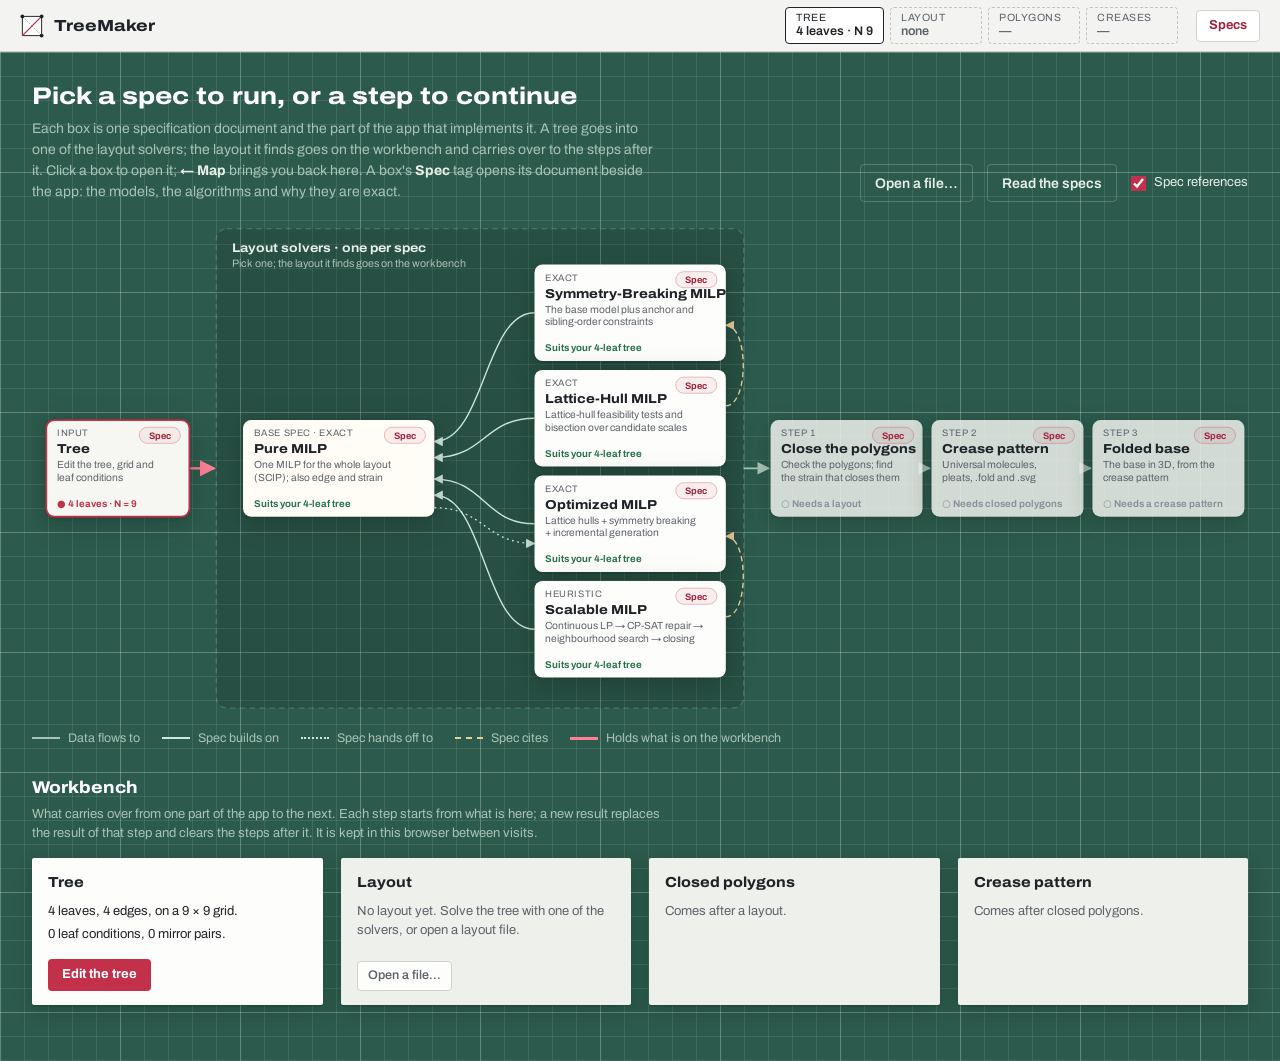
==== TreeMaker.Web/wwwroot/index.html @ fa0dd4db "One app with the specs inside: TreeMaker.Web, map, workbench, packaged spec reader - TreeMaker.Web r" ====
<!doctype html>
<html lang="en">
<head>
  <meta charset="utf-8">
  <meta name="viewport" content="width=device-width, initial-scale=1">
  <title>TreeMaker</title>
  <link rel="preconnect" href="https://fonts.googleapis.com">
  <link rel="preconnect" href="https://fonts.gstatic.com" crossorigin>
  <link rel="stylesheet" href="https://fonts.googleapis.com/css2?family=Archivo:wdth,wght@62..125,400..800&display=swap">
  <link rel="stylesheet" href="styles.css?v=20261101b">
</head>
<body data-view="map">
  <!-- ───────────── Top bar: the way back to the map, where you are, and the workbench ───────────── -->
  <header class="topbar">
    <a class="home" href="#/" title="Back to the map">
      <svg class="mark small" viewBox="0 0 40 40" aria-hidden="true">
        <path d="M4 4h32v32H4z" class="mark-sheet"/>
        <path d="M4 36L36 4" class="mark-crease"/>
        <path d="M4 4l16 16M36 36L20 20" class="mark-crease light"/>
        <circle cx="4" cy="4" r="3.2" class="mark-leaf"/>
        <circle cx="36" cy="36" r="3.2" class="mark-leaf"/>
        <circle cx="36" cy="4" r="3.2" class="mark-leaf"/>
      </svg>
      <span>TreeMaker</span>
    </a>
    <nav class="crumbs" aria-label="Where you are">
      <a id="backToMap" class="back" href="#/">← Map</a>
      <span id="crumbNode" class="crumb-node"></span>
      <a id="crumbSpec" class="spec-link" hidden>Spec</a>
    </nav>
    <div id="shelf" class="shelf" role="group" aria-label="Workbench: what carries over between steps"></div>
    <button id="specsButton" type="button" class="specs-button" title="The specification documents, packaged with the app">Specs</button>
  </header>

  <!-- ───────────── The map: every spec and step; pick one ───────────── -->
  <main id="mapView" class="map-view">
    <div class="map-head">
      <div>
        <h1>Pick a spec to run, or a step to continue</h1>
        <p>Each box is one specification document and the part of the app that implements it. A tree goes into one of the layout solvers; the layout it finds goes on the workbench and carries over to the steps after it. Click a box to open it; <b>← Map</b> brings you back here. A box's <b>Spec</b> tag opens its document beside the app: the models, the algorithms and why they are exact.</p>
      </div>
      <div class="map-tools">
        <button id="mapOpen" type="button" class="on-mat">Open a file…</button>
        <a id="mapSpecs" class="on-mat button-like" href="#/?read=">Read the specs</a>
        <label class="check on-mat-check"><input id="showRefs" type="checkbox" checked> Spec references</label>
      </div>
    </div>
    <div class="map-frame">
      <svg id="mapSvg" class="map-svg" viewBox="0 0 1360 560" role="group" aria-label="Map of the specs and steps"></svg>
    </div>
    <div class="map-legend">
      <span><i class="lg flow"></i>Data flows to</span>
      <span><i class="lg build"></i>Spec builds on</span>
      <span><i class="lg hand"></i>Spec hands off to</span>
      <span><i class="lg cite"></i>Spec cites</span>
      <span><i class="lg held"></i>Holds what is on the workbench</span>
    </div>
    <section class="bench" aria-labelledby="benchTitle">
      <div class="bench-head">
        <h2 id="benchTitle">Workbench</h2>
        <p>What carries over from one part of the app to the next. Each step starts from what is here; a new result replaces the result of that step and clears the steps after it. It is kept in this browser between visits.</p>
      </div>
      <div id="benchCards" class="bench-cards"></div>
    </section>
  </main>

  <!-- ───────────── The workspace: one node of the map ───────────── -->
  <div id="workView" class="app" hidden>
    <aside class="panel">
      <header class="brand node-head">
        <div>
          <p id="nodeKicker" class="kicker"></p>
          <h1 id="nodeTitle"></h1>
          <p id="nodeLede"></p>
          <p id="nodeSpec" class="node-spec"></p>
        </div>
      </header>

      <!-- Steps after a solve: what they start from. -->
      <section class="block" data-nodes="close creases fold">
        <h2>Starting point</h2>
        <div id="heldSummary" class="held-summary"></div>
        <div class="row gap-s wrap">
          <button id="stepOpenFile" class="quiet" type="button" title="Open a solved layout file (.json) to start from">Open a layout file…</button>
        </div>
      </section>

      <section class="block" data-nodes="tree pure sym hull optimized scalable">
        <div class="block-head">
          <h2>Tree</h2>
          <div class="row gap-s">
            <select id="preset" aria-label="Load a preset tree">
              <option value="">Load a preset</option>
              <option value="example">Running example from the specs</option>
              <option value="star4">Star, 4 equal legs</option>
              <option value="star5">Star, 5 equal legs</option>
              <option value="bird">Bird-base–like, 6 leaves (centipede, 3 leg pairs)</option>
              <option value="caterpillar">Caterpillar, 6 leaves</option>
              <option value="centipede2">Centipede, 2 leg pairs (6 nodes)</option>
              <option value="centipede4">Centipede, 4 leg pairs (12 nodes)</option>
              <option value="centipede5">Centipede, 5 leg pairs (15 nodes)</option>
              <option value="centipede6">Centipede, 6 leg pairs (18 nodes)</option>
              <option value="centipede8">Centipede, 8 leg pairs (24 nodes)</option>
              <option value="beetle">Beetle, 9 leaves (13 nodes)</option>
              <option value="deer">Deer with antlers, 12 leaves (17 nodes)</option>
              <option value="dragon">Dragon with wings, 14 leaves (19 nodes)</option>
              <option value="scorpion">Scorpion, 13 leaves (23 nodes)</option>
              <option value="centipede">Centipede with antennae and tail, 18 leaves (25 nodes)</option>
              <option value="random25">Random tree, 25 leaves</option>
              <option value="random50">Random tree, 50 leaves</option>
              <option value="random100">Random tree, 100 leaves</option>
            </select>
            <button id="clearTree" class="quiet" type="button">Clear</button>
            <button id="openFile" class="quiet" type="button" title="Open a tree file or a solved layout file (.json)">Open…</button>
            <button id="saveTree" class="quiet" type="button" title="Save this tree as a .json tree file">Save tree</button>
          </div>
        </div>
        <div class="tree-stage">
          <div class="tree-tools">
            <span class="chip-label">Drag in</span>
            <button type="button" class="drag-chip" data-chip="leaf" title="Drop on a vertex to add a leaf there, or on an edge to branch from its midpoint"><i class="dot leaf"></i>Leaf</button>
            <button type="button" class="drag-chip" data-chip="joint" title="Drop on an edge to split it in two"><i class="dot"></i>Joint</button>
            <span class="spacer"></span>
            <button id="tidyTree" type="button" class="quiet small" title="Lay the tree out again automatically">Tidy</button>
            <button id="expandTree" type="button" class="quiet small" aria-expanded="false">Enlarge</button>
          </div>
          <svg id="treeView" class="tree-view" role="img" aria-label="Tree editor"></svg>
          <p id="treeHelp" class="tree-help">Drag vertices to move them, or onto another vertex to re-attach. Click a length to edit it, double-click a vertex to rename it.</p>
          <div id="treeMessage" class="tree-message" role="status" hidden></div>
          <section class="model-size" aria-live="polite" data-nodes="pure sym hull optimized scalable">
            <h3>Model size <span id="sizeNote" class="muted">known before solving</span></h3>
            <div id="sizeBreakdown" class="size-breakdown"></div>
          </section>
        </div>
        <div id="treeBackdrop" class="tree-backdrop"></div>
        <div id="treeError" class="error" hidden></div>
        <details class="edge-table">
          <summary>Edit as a table</summary>
          <table class="edges">
            <thead><tr><th>From</th><th>To</th><th>Length ℓₑ</th><th><abbr title="Stretch set S, used by edge optimization">In S</abbr></th><th><span class="sr">Remove</span></th></tr></thead>
            <tbody id="edgeRows"></tbody>
          </table>
          <div class="row gap-s add-row">
            <button id="addEdge" class="quiet" type="button">Add edge</button>
            <span class="divider" aria-hidden="true"></span>
            <button id="addLeaf" class="quiet" type="button">Add leaf to</button>
            <select id="leafParent" aria-label="Vertex the new leaf attaches to"></select>
          </div>
        </details>
        <div class="fields grid-row">
          <label class="field">Grid size N
            <input id="gridSize" type="number" min="1" max="60" step="1" value="9">
          </label>
        </div>
      </section>

      <!-- Base model settings: Pure MILP and Symmetry-Breaking MILP. -->
      <section class="block" data-nodes="pure sym">
        <h2>Model</h2>
        <div class="segmented" role="radiogroup" aria-label="Which model to solve">
          <label><input type="radio" name="stage" value="Scale" checked><span>Scale</span></label>
          <label><input type="radio" name="stage" value="Edge"><span>Edge</span></label>
          <label><input type="radio" name="stage" value="Strain"><span>Strain</span></label>
        </div>
        <p class="stage-note" data-for="Scale">Find the largest scale m at which every leaf pair fits. <span class="ref">C:1–C:4</span></p>
        <p class="stage-note" data-for="Edge" hidden>Hold the scale at m₀ and stretch the edges in S as far as they go. <span class="ref">Pure MILP C:5</span></p>
        <p class="stage-note" data-for="Strain" hidden>Reach a target scale m₀ by changing edge lengths as little as possible. <span class="ref">Pure MILP C:6, C:7</span></p>

        <div class="toggles sym-only" data-nodes="sym">
          <div class="toggle locked">
            <input type="checkbox" checked disabled aria-labelledby="symLabel">
            <span><b id="symLabel">Symmetry breaking</b> The anchor leaf in the triangle 0 ≤ y ≤ x ≤ N/2, and interchangeable siblings in order. Same m*, fewer equivalent layouts to search. <span class="ref">C:5, C:6</span></span>
          </div>
        </div>

        <div id="edgeParams" class="fields" hidden>
          <label class="check"><input id="autoScale" type="checkbox" checked> Solve for m* first and use it as m₀</label>
          <label class="field">Fixed scale m₀
            <input id="fixedScale" type="number" min="0" step="0.01" disabled placeholder="From the scale solve">
          </label>
        </div>

        <div id="strainParams" class="fields two" hidden>
          <label class="field">Target scale m₀
            <input id="targetScale" type="number" min="0" step="0.01" value="1.2">
          </label>
          <label class="field">Minimize
            <select id="strainObjective">
              <option value="TotalAbsolute">Total strain Σ|σₑ|</option>
              <option value="LargestAbsolute">Largest strain max|σₑ|</option>
            </select>
          </label>
          <label class="field">Lowest strain σ_min
            <input id="strainMin" type="number" min="-0.99" max="0" step="0.05" value="-0.5">
          </label>
          <label class="field">Highest strain σ_max
            <input id="strainMax" type="number" min="0" step="0.05" value="0.5">
          </label>
        </div>
      </section>

      <!-- Bisection with lattice hulls: Optimized MILP and Lattice-Hull MILP. -->
      <section class="block" data-nodes="optimized hull">
        <h2>Search</h2>
        <p class="stage-note">Finds the largest scale m* by bisection over the candidate scales, testing each with a small lattice-hull model. <span class="ref" id="searchRef">Sections 3 and 5</span></p>
        <h3>Optimizations</h3>
        <div class="toggles">
          <label class="toggle locked">
            <input type="checkbox" checked disabled>
            <span><b>Lattice hulls</b> One binary per hull side instead of one per offset. Always on. <span class="ref">§3</span></span>
          </label>
          <label class="toggle locked">
            <input type="checkbox" checked disabled>
            <span><b>Scale search</b> Bisection over the candidate scales. Always on. <span class="ref">§5</span></span>
          </label>
          <label class="toggle" id="optSymmetryRow">
            <input id="optSymmetry" type="checkbox" checked>
            <span><b>Symmetry breaking</b> Keep one of the 8 rotations and reflections, and one order of identical siblings. <span class="ref" id="optSymmetryRef">§4</span></span>
          </label>
          <label class="toggle">
            <input id="optPairs" type="checkbox" checked>
            <span><b>Pair generation</b> Start with likely-tight pairs; add others only when a layout breaks them. <span class="ref">§6</span></span>
          </label>
          <label class="toggle">
            <input id="optFacets" type="checkbox" checked>
            <span><b>Facet generation</b> Start each pair with an 8-sided inner polygon and grow it as needed. <span class="ref">§6</span></span>
          </label>
          <div class="toggle">
            <input id="optWindows" type="checkbox" checked aria-labelledby="optWindowsLabel">
            <span><b id="optWindowsLabel">Leaf windows</b> Try each test first with every leaf in a box around the last layout. <span class="ref">§6</span>
              <label class="inline-field">Half-width h <input id="optH" type="number" min="0" max="30" step="1" value="2"></label>
            </span>
          </div>
          <label class="toggle">
            <input id="optSeed" type="checkbox" checked>
            <span><b>Border seed</b> Start from leaves spread around the border in tree order, a known lower bound.</span>
          </label>
          <label class="toggle">
            <input id="optCompare" type="checkbox">
            <span><b>Compare with the base model</b> Also solve the base model, to check m* and compare time.</span>
          </label>
        </div>
      </section>

      <!-- The four-stage pipeline: Scalable MILP. -->
      <section class="block" data-nodes="scalable">
        <h2>Search</h2>
        <p class="stage-note">Four stages, each a small model. None of them proves optimality: the result is a good layout, and the only proved bound is m̄. <span class="ref">Sections 3–9</span></p>
        <h3>Stages</h3>
        <div class="toggles">
          <div class="toggle locked">
            <input type="checkbox" checked disabled aria-labelledby="optStage1Label">
            <span><b id="optStage1Label">1. Continuous layout</b> TreeMaker's scale optimization off the grid, by a sequence of LPs. Always on. <span class="ref">§3</span>
              <label class="inline-field">Starts <input id="optStarts" type="number" min="1" max="20" step="1" value="4"></label>
            </span>
          </div>
          <div class="toggle locked">
            <input type="checkbox" checked disabled aria-labelledby="optStage2Label">
            <span><b id="optStage2Label">2. Round and repair</b> The largest scale where a CP-SAT model with every leaf near its rounded point has a layout. Always on. <span class="ref">§5</span>
              <label class="inline-field">Half-width h <input id="optRepairH" type="number" min="1" max="4" step="1" value="1"></label>
            </span>
          </div>
          <div class="toggle">
            <input id="optLns" type="checkbox" checked aria-labelledby="optLnsLabel">
            <span><b id="optLnsLabel">3. Neighbourhood search</b> Aim a little higher; free the leaves that collide there and re-solve. <span class="ref">§6</span>
              <label class="inline-field">Half-width <input id="optLnsH" type="number" min="1" max="6" step="1" value="3"></label>
            </span>
          </div>
          <label class="toggle">
            <input id="optSubtrees" type="checkbox" checked>
            <span><b>Subtree neighbourhoods</b> Also free a whole subtree at a time (the optional decomposition). <span class="ref">§6</span></span>
          </label>
          <label class="toggle">
            <input id="optTight" type="checkbox" checked>
            <span><b>4a. Most tight pairs</b> At the final scale, move leaves by one step to make the most pairs tight, boundary first. <span class="ref">§7</span></span>
          </label>
          <div class="toggle">
            <input id="optClose" type="checkbox" checked aria-labelledby="optCloseLabel">
            <span><b id="optCloseLabel">4b. Close with moving leaves</b> Change edge lengths to close the polygons while leaves may still move one step. <span class="ref">§8</span>
              <label class="inline-field">σ from <input id="optStrainMin" type="number" min="-0.9" max="0" step="0.05" value="-0.3"></label>
              <label class="inline-field">to <input id="optStrainMax" type="number" min="0" max="2" step="0.05" value="0.3"></label>
            </span>
          </div>
        </div>
      </section>

      <section class="block" data-nodes="pure sym hull optimized scalable">
        <details class="solver">
          <summary>Solver settings <span id="solverSummary" class="muted">1% gap, 60 s limit</span></summary>
          <div class="fields three">
            <label class="field">Time limit (s)
              <input id="timeLimit" type="number" min="0" step="1" value="60" placeholder="None">
            </label>
            <label class="field" id="gapField">Relative gap
              <input id="relativeGap" type="number" min="0" step="any" value="0.01">
            </label>
            <label class="field">Threads
              <input id="threads" type="number" min="1" step="1" placeholder="Auto">
            </label>
          </div>
        </details>
      </section>

      <section class="block" data-nodes="tree pure sym hull optimized scalable">
        <h2>Leaf conditions</h2>
        <p class="hint">Pin leaves to an edge, a corner, the symmetry axis or a grid point.</p>
        <table class="conditions">
          <thead><tr><th>Leaf</th><th>Condition</th><th>x</th><th>y</th></tr></thead>
          <tbody id="conditionRows"></tbody>
        </table>
        <h3>Mirror pairs</h3>
        <p class="hint">Book symmetry: x_a + x_b = N and y_a = y_b.</p>
        <div id="mirrorRows" class="mirror-list"></div>
        <div class="row gap-s">
          <select id="mirrorA" aria-label="First leaf"></select>
          <span class="muted" aria-hidden="true">mirrors</span>
          <select id="mirrorB" aria-label="Second leaf"></select>
          <button id="addMirror" class="quiet" type="button">Add pair</button>
        </div>
      </section>
    </aside>

    <!-- ───────────── Mat: the solve and its results ───────────── -->
    <main class="mat">
      <div class="toolbar">
        <div id="analysis" class="analysis" aria-live="polite"></div>
        <div class="run">
          <span id="status" class="status" role="status">Ready</span>
          <button id="cancel" class="on-mat" type="button" disabled>Cancel</button>
          <button id="solve" class="solve" type="button">Solve <kbd>Ctrl ↵</kbd></button>
        </div>
      </div>
      <div id="analysisError" class="mat-error" hidden></div>

      <!-- Tree node: which solver to send the tree to. -->
      <section id="pickCard" class="slip wide pick" hidden>
        <h2>Send this tree to a layout solver</h2>
        <p class="hint">Each solver is one spec. The faster ones handle bigger trees; the exact ones prove the best scale.</p>
        <div id="pickList" class="pick-list"></div>
      </section>

      <!-- Steps: nothing to start from yet. -->
      <section id="needCard" class="slip wide need" hidden>
        <h2 id="needTitle"></h2>
        <p id="needText"></p>
        <div id="needActions" class="row gap-s wrap"></div>
      </section>

      <div class="stage-area" id="stageArea">
        <figure id="resultCard" class="sheet-wrap">
          <div class="sheet">
            <svg id="layoutView" class="layout-view" role="img" aria-label="Leaf layout on the grid"></svg>
            <div id="emptySheet" class="empty">
              <p>The leaves land here.</p>
              <p class="muted">Press Solve to place them on the grid.</p>
            </div>
          </div>
          <figcaption class="sheet-controls">
            <label class="check"><input id="showAllPairs" type="checkbox"> Show every pair</label>
            <label class="check"><input id="showCircles" type="checkbox" checked> Show leaf circles</label>
            <button id="saveLayout" type="button" class="on-mat small" disabled title="Save this layout, its scale and edge lengths as a .json layout file">Save layout</button>
            <label id="startRow" class="check" hidden><input id="useStart" type="checkbox" checked> Start the next solve from the workbench layout<span id="startNote" class="muted"></span></label>
            <span class="key"><i class="k-tight"></i>At minimum spacing</span>
            <span class="key"><i class="k-loose"></i>Has slack</span>
          </figcaption>
        </figure>

        <section id="metricsCard" class="slip readout" hidden>
          <div id="metrics" class="metrics"></div>
          <div id="messages"></div>
        </section>
      </div>

      <nav id="nextBar" class="next-bar" hidden aria-label="Next step"></nav>

      <div class="tables">
        <section id="creaseCard" class="slip wide crease" hidden>
          <div class="crease-head">
            <h2>Toward a crease pattern</h2>
            <span id="creaseStatus" class="crease-status"></span>
          </div>
          <p class="crease-lede">A crease pattern needs the tight paths to divide the leaves' outline into convex polygons with no leaf inside. Check that, close the polygons by adjusting edge lengths, then build the crease pattern.</p>
          <p id="creaseSummary" class="crease-summary"></p>
          <ul id="creaseIssues" class="crease-issues"></ul>
          <div class="crease-controls">
            <label class="check"><input id="showPolygons" type="checkbox" checked> Show polygons on the sheet</label>
            <div id="creaseViews" class="crease-views" hidden role="group" aria-label="Which polygons to show">
              <button type="button" class="quiet small" data-view="before" aria-pressed="true">As solved</button>
              <button type="button" class="quiet small" data-view="after" aria-pressed="false">After closing</button>
            </div>
          </div>
          <div class="crease-complete">
            <h3>Close the polygons</h3>
            <p class="hint">Keeps every leaf where it is and the scale fixed, and changes edge lengths so the pairs of a triangulation become tight, boundary pairs first. It then uses the least total strain that keeps that many tight.</p>
            <div class="row gap-s wrap">
              <label class="field">Lowest strain σ_min <input id="strainMinC" type="number" min="-0.99" max="0" step="0.05" value="-0.3"></label>
              <label class="field">Highest strain σ_max <input id="strainMaxC" type="number" min="0" step="0.05" value="0.3"></label>
              <button id="completeButton" type="button" class="primary small-primary">Close the polygons</button>
              <button id="findStrain" type="button" class="quiet small" title="Finds the smallest strain bound that closes every polygon">Find the strain needed</button>
            </div>
            <div id="completionOut"></div>
          </div>
          <div class="crease-build">
            <h3>Build the crease pattern</h3>
            <p class="hint">Fills every polygon with Lang's universal molecule: ridges where the polygon shrinks, hinges at the tree's internal nodes, and gussets where it splits. Then it folds the result and checks every facet. <span id="creaseLengths"></span></p>
            <div class="pleat-row">
              <label class="check"><input id="pleatOn" type="checkbox"> Pleat the flaps to reduce the base's height</label>
              <label class="inline-field">to height (grid units) <input id="pleatHeight" type="number" min="0.05" step="0.25" value="1" disabled></label>
              <span class="hint">Alternating valley and mountain folds along elevation contours; 1 grid unit gives box-pleating-style pleats.</span>
            </div>
            <div class="row gap-s wrap">
              <button id="buildCreases" type="button" class="primary small-primary" disabled>Build the crease pattern</button>
              <label class="check"><input id="showCreases" type="checkbox" checked> Show creases on the sheet</label>
              <button id="downloadFold" type="button" class="quiet small" disabled>Download .fold</button>
              <button id="downloadSvg" type="button" class="quiet small" disabled>Download .svg</button>
            </div>
            <div id="creaseOut"></div>
          </div>
        </section>
        <section id="foldCard" class="slip wide fold" hidden>
          <div class="crease-head">
            <h2>Folded base</h2>
            <span class="muted">Every facet stands over its tree edge, at its height above the axis</span>
          </div>
          <div class="fold-tools">
            <button id="foldThree" type="button" class="quiet small">Three-quarter</button>
            <button id="foldTop" type="button" class="quiet small">From above</button>
            <button id="foldSide" type="button" class="quiet small">From the side</button>
            <label class="check"><input id="foldXray" type="checkbox" checked> X-ray</label>
            <span class="hint">Drag to turn.</span>
          </div>
          <canvas id="foldCanvas" class="fold-canvas" aria-label="The folded base in 3D"></canvas>
          <p id="foldNote" class="hint"></p>
        </section>
        <section id="traceCard" class="slip wide" hidden>
          <h2><span id="traceTitle"></span> <span id="traceSub" class="muted"></span></h2>
          <svg id="ladder" class="ladder" role="img" aria-label="Trial scales"></svg>
          <div id="ladderKey" class="ladder-key"></div>
          <div class="table-wrap"><table id="traceTable" class="data"></table></div>
          <details class="rounds" id="roundsBox">
            <summary>Every solve <span id="roundCount" class="muted"></span></summary>
            <div class="table-wrap"><table id="roundTable" class="data"></table></div>
          </details>
        </section>
        <section id="pairsCard" class="slip" hidden>
          <h2>Leaf pairs <span id="pairsNote" class="muted">tightest first</span></h2>
          <div class="table-wrap"><table id="pairsTable" class="data"></table></div>
        </section>
        <section id="hullCard" class="slip" hidden>
          <h2 id="hullTitle"></h2>
          <label class="field hull-pick" id="hullPick">Leaf pair <select id="hullPair"></select></label>
          <svg id="hullView" class="hull-view" role="img" aria-label="Hull or continuous layout view"></svg>
          <div id="hullKey" class="hull-key"></div>
          <p id="hullNote" class="hull-note"></p>
        </section>
        <section id="edgesCard" class="slip" hidden>
          <h2>Edge lengths</h2>
          <div class="table-wrap"><table id="edgesTable" class="data"></table></div>
        </section>
      </div>
    </main>
  </div>

  <!-- ───────────── The specs, packaged with the app (specs.js) ───────────── -->
  <aside id="reader" class="reader" hidden aria-label="Specification reader">
    <div class="reader-bar">
      <button id="readerList" type="button" class="reader-btn" title="All the specs">☰ Specs</button>
      <div class="reader-heads">
        <div id="readerTitle" class="reader-title"></div>
        <div id="readerMeta" class="reader-meta"></div>
      </div>
      <button id="readerClose" type="button" class="reader-btn close" title="Close (Esc)">✕</button>
    </div>
    <details id="readerToc" class="reader-toc" hidden><summary>Contents</summary></details>
    <div id="readerBody" class="reader-body"></div>
  </aside>

  <input id="fileInput" type="file" accept=".json,application/json" hidden>

  <script src="nodes.js?v=20261101b"></script>
  <script src="workbench.js?v=20261101b"></script>
  <script src="tree-editor.js?v=20261101b"></script>
  <script src="polygons.js?v=20261101b"></script>
  <script src="folded.js?v=20261101b"></script>
  <script src="files.js?v=20261101b"></script>
  <script src="solvers.js?v=20261101b"></script>
  <script src="map.js?v=20261101b"></script>
  <script src="specs.js?v=20261101b"></script>
  <script src="app.js?v=20261101b"></script>
</body>
</html>
---- TreeMaker.Web/wwwroot/styles.css ----
/* TreeMaker — paper on a cutting mat.
   The map is the mat with one slip of paper per spec and step. In a node, the sidebar is the notebook; the main
   area is the green self-healing mat, and every result (the layout sheet, the readout, the tables) is a piece of
   paper lying on it. The top bar leads back to the map and shows the workbench. */

:root {
  --mat: #2c5a4c;          /* cutting-mat green */
  --mat-deep: #234a3e;
  --mat-line: rgba(232, 244, 236, .10);
  --mat-line-strong: rgba(232, 244, 236, .22);
  --mat-ink: #e6efe9;      /* text on the mat */
  --mat-ink-soft: #a9c3b7;

  --paper: #fdfdfb;
  --panel: #f3f4f1;
  --ink: #1f2328;          /* sumi */
  --ink-soft: #5d636b;
  --rule: #d9dcd6;
  --field: #ffffff;

  --beni: #c2304a;         /* safflower red: tight pairs and the Solve action */
  --beni-deep: #9e2239;
  --beni-wash: rgba(194, 48, 74, .07);
  --grid: #dfe5ea;         /* printed grid on the sheet */
  --good: #23704a;
  --bad: #b3261e;

  --topbar: 52px;
  --font: "Archivo", system-ui, -apple-system, "Segoe UI", sans-serif;
  --shadow: 0 1px 1px rgba(10, 30, 22, .18), 0 6px 18px rgba(10, 30, 22, .22);
}

* { box-sizing: border-box; }
[hidden] { display: none !important; }

html, body { height: 100%; }
body {
  margin: 0;
  background: var(--mat);
  color: var(--ink);
  font: 400 14px/1.5 var(--font);
  font-variant-numeric: tabular-nums;
  -webkit-font-smoothing: antialiased;
}

.app {
  display: grid;
  grid-template-columns: 600px minmax(0, 1fr);
  min-height: calc(100vh - var(--topbar));
}

/* ───────────── Sidebar ───────────── */

.panel {
  background: var(--panel);
  border-right: 1px solid #c9cdc6;
  height: calc(100vh - var(--topbar));
  overflow-y: auto;
  position: sticky;
  top: var(--topbar);
  padding-bottom: 40px;
}

.brand {
  display: flex;
  gap: 14px;
  align-items: center;
  padding: 22px 24px 18px;
}
.mark { width: 40px; height: 40px; flex: none; overflow: visible; }
.mark-sheet { fill: var(--paper); stroke: var(--ink); stroke-width: 1.6; }
.mark-crease { stroke: var(--beni); stroke-width: 2.2; }
.mark-crease.light { stroke: var(--ink-soft); stroke-width: 1; stroke-dasharray: 2.5 2.5; }
.mark-leaf { fill: var(--ink); }
.brand h1 {
  margin: 0;
  font-size: 19px;
  line-height: 1.15;
  font-weight: 760;
  font-stretch: 118%;
  letter-spacing: -.01em;
}
.brand p { margin: 2px 0 0; color: var(--ink-soft); font-size: 13px; }

.block { padding: 18px 24px 20px; border-top: 1px solid var(--rule); }
.block h2 {
  margin: 0 0 10px;
  font-size: 15px;
  font-weight: 700;
  font-stretch: 112%;
}
.block h3 { margin: 18px 0 2px; font-size: 13.5px; font-weight: 650; }
.block-head { display: flex; align-items: center; justify-content: space-between; gap: 10px; margin-bottom: 10px; }
.block-head h2 { margin: 0; }

.hint { margin: 0 0 10px; color: var(--ink-soft); font-size: 12.5px; }
.muted { color: var(--ink-soft); }
.sr { position: absolute; width: 1px; height: 1px; overflow: hidden; clip: rect(0 0 0 0); }

.row { display: flex; align-items: center; }
.gap-s { gap: 8px; }
.add-row { margin-top: 8px; flex-wrap: wrap; }
.divider { width: 1px; height: 18px; background: var(--rule); }

/* Fields */
input, select, button { font: inherit; color: inherit; }
input[type="number"], input[type="text"], select {
  height: 32px;
  border: 1px solid #cfd3cc;
  border-radius: 4px;
  padding: 0 8px;
  background: var(--field);
  min-width: 0;
  transition: border-color .12s, box-shadow .12s;
}
select { padding-right: 4px; }
input:hover, select:hover { border-color: #aeb4ab; }
input:focus-visible, select:focus-visible, button:focus-visible, .segmented input:focus-visible + span, summary:focus-visible {
  outline: none;
  border-color: var(--ink);
  box-shadow: 0 0 0 3px rgba(31, 35, 40, .16);
}
input:disabled { background: #eceee9; color: var(--ink-soft); }
input.invalid { border-color: var(--bad); box-shadow: 0 0 0 3px rgba(179, 38, 30, .12); }
input[type="checkbox"], input[type="radio"] { accent-color: var(--beni); width: 15px; height: 15px; margin: 0; }

.fields { display: grid; gap: 12px; margin-top: 14px; }
.fields.two { grid-template-columns: 1fr 1fr; }
.fields.three { grid-template-columns: repeat(3, 1fr); }
.fields > * { min-width: 0; }
.field { display: flex; flex-direction: column; gap: 4px; font-size: 12.5px; color: var(--ink-soft); font-weight: 500; }
.field input, .field select { width: 100%; color: var(--ink); font-weight: 400; }
#gridSize { width: 96px; }
.check { display: flex; align-items: center; gap: 8px; font-size: 13px; cursor: pointer; }

/* Buttons */
button { cursor: pointer; border-radius: 4px; }
button:disabled { cursor: default; opacity: .45; }
button.quiet {
  height: 32px;
  padding: 0 12px;
  border: 1px solid #cfd3cc;
  background: var(--paper);
  font-weight: 550;
  font-size: 13px;
}
button.quiet:hover:not(:disabled) { border-color: var(--ink); }
button.icon {
  width: 26px; height: 26px;
  border: 0;
  background: transparent;
  color: var(--ink-soft);
  font-size: 17px;
  line-height: 1;
}
button.icon:hover { color: var(--bad); background: rgba(179, 38, 30, .08); }

/* Model selector */
.segmented {
  display: grid;
  grid-template-columns: repeat(3, 1fr);
  background: #e3e6e0;
  border-radius: 6px;
  padding: 3px;
  gap: 3px;
}
.segmented label { position: relative; }
.segmented input { position: absolute; opacity: 0; inset: 0; width: 100%; height: 100%; cursor: pointer; }
.segmented span {
  display: block;
  text-align: center;
  padding: 6px 0;
  border-radius: 4px;
  font-weight: 600;
  font-stretch: 108%;
  color: var(--ink-soft);
  border: 1px solid transparent;
  transition: background .15s, color .15s;
}
.segmented input:checked + span { background: var(--paper); color: var(--ink); box-shadow: 0 1px 2px rgba(0, 0, 0, .12); }
.stage-note { margin: 10px 0 0; font-size: 13px; }
.ref { color: var(--ink-soft); font-size: 12px; white-space: nowrap; margin-left: 4px; }

details.solver { margin-top: 16px; }
details.solver summary { cursor: pointer; font-size: 13px; font-weight: 600; color: var(--ink-soft); border-radius: 3px; }
details.solver[open] summary { margin-bottom: 4px; }

/* Edge and condition tables */
table { border-collapse: collapse; width: 100%; }
table.edges th, table.conditions th {
  text-align: left;
  font-weight: 500;
  color: var(--ink-soft);
  font-size: 12px;
  padding: 4px 3px;
}
table.edges td, table.conditions td { padding: 2px 3px; }
table.edges input[type="text"], table.edges input[type="number"] { width: 100%; }
table.edges th:nth-child(4), table.edges td:nth-child(4) { text-align: center; width: 40px; }
table.edges td:nth-child(5) { width: 30px; }
table.edges abbr { text-decoration: none; }
table.conditions td:first-child { font-weight: 650; width: 40px; }
table.conditions select { width: 100%; }
table.conditions input { width: 100%; min-width: 40px; }
table.conditions td:nth-child(3), table.conditions td:nth-child(4) { width: 58px; }

/* Tree editor */
.tree-stage { position: relative; display: flex; flex-direction: column; gap: 8px; margin-bottom: 12px; }
.tree-tools { display: flex; align-items: center; gap: 6px; flex-wrap: wrap; }
.tree-tools .spacer { flex: 1; }
.chip-label { font-size: 12.5px; color: var(--ink-soft); margin-right: 2px; }
.drag-chip {
  display: inline-flex; align-items: center; gap: 7px;
  height: 30px; padding: 0 12px 0 10px;
  border: 1px dashed #9aa19a; border-radius: 15px;
  background: var(--paper);
  font-weight: 600; font-size: 13px;
  cursor: grab; touch-action: none; user-select: none;
}
.drag-chip:hover { border-style: solid; border-color: var(--ink); }
.drag-chip.lifted { cursor: grabbing; border-style: solid; border-color: var(--beni); box-shadow: 0 4px 12px rgba(0, 0, 0, .15); }
.dot { width: 11px; height: 11px; border-radius: 50%; border: 1.8px solid var(--ink); background: var(--paper); display: inline-block; }
.dot.leaf { background: var(--ink); }
button.small { height: 30px; padding: 0 10px; font-size: 12.5px; }

.tree-view {
  width: 100%;
  height: 600px;
  display: block;
  border-radius: 4px;
  background-color: var(--paper);
  background-image: radial-gradient(circle, #dfe3dc 1px, transparent 1.3px);
  background-size: 20px 20px;
  border: 1px solid var(--rule);
  touch-action: none;
  user-select: none;
}
.tree-view .edge { stroke: var(--ink); stroke-width: 2.4; stroke-linecap: round; pointer-events: none; }
.tree-view .edge.stretch { stroke: var(--beni); stroke-dasharray: 8 5; stroke-width: 3; }
.tree-view .edge.target { stroke: var(--beni); stroke-width: 6; stroke-opacity: .55; stroke-dasharray: none; }
.tree-view .edge-hit { stroke: transparent; stroke-width: 16; cursor: pointer; }
.tree-view .edge-hit:hover { stroke: rgba(194, 48, 74, .10); }
.tree-view .edge-label {
  font-size: 12px; font-weight: 600; fill: var(--ink-soft); cursor: text;
  paint-order: stroke; stroke: var(--paper); stroke-width: 5px; stroke-linejoin: round;
}
.tree-view .edge-label:hover { fill: var(--beni); }
.tree-view .vertex-group { cursor: grab; }
.tree-view .vertex-group.dragged { cursor: grabbing; }
.tree-view .vertex-hit { fill: transparent; }
.tree-view .vertex-group:hover .vertex-hit { fill: rgba(31, 35, 40, .06); }
.tree-view .vertex-group.target .vertex-hit { fill: rgba(194, 48, 74, .16); stroke: var(--beni); stroke-width: 1.5; }
.tree-view .vertex-group.dragged .vertex { filter: drop-shadow(0 3px 4px rgba(0, 0, 0, .3)); }
.tree-view .vertex { fill: var(--paper); stroke: var(--ink); stroke-width: 1.8; }
.tree-view .vertex.leaf { fill: var(--ink); }
.tree-view .vertex.ghost { opacity: .6; pointer-events: none; }
.tree-view .vertex-label {
  font-size: 14px; font-weight: 750; pointer-events: none;
  paint-order: stroke; stroke: var(--paper); stroke-width: 5px; stroke-linejoin: round;
}
.tree-view .canvas-hint { font-size: 14px; fill: var(--ink-soft); }
.tree-view .bin rect { fill: #f7e6e8; stroke: var(--beni); stroke-dasharray: 4 3; }
.tree-view .bin text { font-size: 12.5px; font-weight: 600; fill: var(--beni-deep); }
.tree-view .bin.target rect { fill: var(--beni); stroke-dasharray: none; }
.tree-view .bin.target text { fill: #fff; }

.tree-help { margin: 0; font-size: 12px; color: var(--ink-soft); line-height: 1.45; }
.tree-message { font-size: 12.5px; color: var(--ink); background: #e8ece6; border-radius: 3px; padding: 5px 9px; }

.inline-edit {
  position: absolute;
  transform: translate(-50%, -50%);
  width: 84px;
  height: 30px !important;
  z-index: 3;
  border: 1.5px solid var(--beni) !important;
  box-shadow: 0 4px 14px rgba(0, 0, 0, .18);
  text-align: center;
  font-weight: 600;
}

/* Enlarged editor */
.tree-backdrop { display: none; }
body.tree-expanded .tree-backdrop {
  display: block; position: fixed; inset: 0; z-index: 40;
  background: rgba(20, 40, 33, .55);
}
.tree-stage.expanded {
  position: fixed;
  inset: 28px;
  z-index: 50;
  margin: 0;
  padding: 16px 18px;
  background: var(--panel);
  border-radius: 8px;
  box-shadow: 0 20px 60px rgba(0, 0, 0, .35);
}
.tree-stage.expanded .tree-view { flex: 1; height: auto; min-height: 0; }
.tree-stage.expanded .tree-view .vertex-label { font-size: 17px; }
.tree-stage.expanded .tree-view .edge-label { font-size: 14px; }
.tree-stage.expanded .tree-help { font-size: 13px; }
.tree-stage .inline-edit { margin-top: 0; }

details.edge-table { margin-top: 4px; }
details.edge-table summary { cursor: pointer; font-size: 13px; font-weight: 600; color: var(--ink-soft); margin-bottom: 8px; border-radius: 3px; }

.mirror-list { display: flex; flex-wrap: wrap; gap: 6px; margin-bottom: 10px; }
.mirror-list > .muted { font-size: 13px; }
.chip {
  display: inline-flex; align-items: center; gap: 2px;
  border: 1px solid #cfd3cc; border-radius: 4px;
  padding: 1px 2px 1px 9px;
  background: var(--paper);
  font-weight: 600;
}
.chip button { border: 0; background: transparent; padding: 0 6px; color: var(--ink-soft); font-size: 15px; }
.chip button:hover { color: var(--bad); }

.error { color: var(--bad); margin: -2px 0 10px; font-size: 13px; white-space: pre-wrap; }

/* ───────────── The mat ───────────── */

.mat {
  min-width: 0;
  padding: 0 32px 48px;
  background-color: var(--mat);
  background-image:
    linear-gradient(var(--mat-line-strong) 1px, transparent 1px),
    linear-gradient(90deg, var(--mat-line-strong) 1px, transparent 1px),
    linear-gradient(var(--mat-line) 1px, transparent 1px),
    linear-gradient(90deg, var(--mat-line) 1px, transparent 1px);
  background-size: 120px 120px, 120px 120px, 24px 24px, 24px 24px;
  background-position: -1px -1px;
  color: var(--mat-ink);
}

.toolbar {
  position: sticky;
  top: var(--topbar);
  z-index: 5;
  display: flex;
  align-items: center;
  justify-content: space-between;
  gap: 20px;
  flex-wrap: wrap;
  margin: 0 -32px 24px;
  padding: 14px 32px;
  background: rgba(35, 74, 62, .94);
  backdrop-filter: blur(6px);
  border-bottom: 1px solid rgba(0, 0, 0, .18);
}

.analysis { display: flex; flex-wrap: wrap; gap: 6px 26px; align-items: baseline; }
.stat { display: flex; flex-direction: column; }
.stat .k { font-size: 11.5px; color: var(--mat-ink-soft); }
.stat .v { font-size: 18px; font-weight: 650; font-stretch: 110%; line-height: 1.2; color: #fff; }
.stat .v small { font-size: 11.5px; font-weight: 400; color: var(--mat-ink-soft); font-stretch: 100%; margin-left: 2px; }

.run { display: flex; align-items: center; gap: 10px; margin-left: auto; }
.status { color: var(--mat-ink-soft); font-size: 13px; min-width: 0; }
.status.running::before {
  content: "";
  display: inline-block;
  width: 10px; height: 10px;
  margin-right: 7px;
  border-radius: 50%;
  border: 2px solid var(--mat-ink);
  border-right-color: transparent;
  animation: spin .8s linear infinite;
  vertical-align: -1px;
}
.status.error { color: #ffb4b0; }
@keyframes spin { to { transform: rotate(360deg); } }

button.on-mat {
  height: 38px;
  padding: 0 14px;
  border: 1px solid var(--mat-line-strong);
  background: transparent;
  color: var(--mat-ink);
  font-weight: 600;
}
button.on-mat:hover:not(:disabled) { border-color: var(--mat-ink); }

button.solve {
  height: 38px;
  padding: 0 14px 0 20px;
  border: 0;
  background: var(--beni);
  color: #fff;
  font-weight: 700;
  font-stretch: 112%;
  font-size: 15px;
  display: inline-flex;
  align-items: center;
  gap: 10px;
  box-shadow: 0 2px 0 var(--beni-deep), 0 4px 12px rgba(0, 0, 0, .22);
  transition: transform .08s, box-shadow .08s, background .15s;
}
button.solve:hover:not(:disabled) { background: #cf3854; }
button.solve:active:not(:disabled) { transform: translateY(2px); box-shadow: 0 0 0 var(--beni-deep), 0 2px 6px rgba(0, 0, 0, .2); }
button.solve:focus-visible { box-shadow: 0 0 0 3px #fff, 0 0 0 5px var(--beni); }
kbd {
  font: 500 11px var(--font);
  padding: 2px 5px;
  border-radius: 3px;
  background: rgba(255, 255, 255, .16);
  color: rgba(255, 255, 255, .85);
}

.mat-error {
  margin: -8px 0 20px;
  padding: 10px 14px;
  border-left: 3px solid #ffb4b0;
  background: rgba(0, 0, 0, .18);
  color: #ffe1de;
  white-space: pre-wrap;
  font-size: 13.5px;
}

.stage-area {
  display: grid;
  grid-template-columns: minmax(0, 1fr) minmax(280px, 340px);
  gap: 28px;
  align-items: start;
}

/* The sheet: a square of paper with one dog-eared corner. */
.sheet-wrap { margin: 0; min-width: 0; }
.sheet {
  position: relative;
  width: 100%;
  max-width: 720px;
  aspect-ratio: 1 / 1;
  margin: 0 auto;
  background:
    linear-gradient(225deg, transparent 0 18px, var(--paper) 18px) ;
  filter: drop-shadow(0 1px 1px rgba(10, 30, 22, .25)) drop-shadow(0 10px 22px rgba(10, 30, 22, .28));
  color: var(--ink);
}
.sheet::after {
  /* the folded-over corner */
  content: "";
  position: absolute;
  top: 0; right: 0;
  width: 26px; height: 26px;
  background: linear-gradient(225deg, transparent 0 50%, #e6e8e2 50%, #d4d8d0 100%);
}
.layout-view { position: absolute; inset: 0; width: 100%; height: 100%; display: block; }
.layout-view .grid-line { stroke: var(--grid); stroke-width: 1; }
.layout-view .grid-border { fill: none; stroke: var(--ink); stroke-width: 1.6; }
.layout-view .axis-label { font-size: 10.5px; fill: #8b9198; }
.layout-view .sym-axis { stroke: var(--ink-soft); stroke-dasharray: 2 5; stroke-width: 1.2; }
.pair { stroke-linecap: round; }
.pair.tight { stroke: var(--beni); stroke-width: 3; }
.pair.loose { stroke: #9aa0a6; stroke-width: 1.1; stroke-dasharray: 4 4; }
.leaf-circle { fill: rgba(31, 35, 40, .035); stroke: #7b8189; stroke-width: 1; stroke-dasharray: 2 3; }
.layout-view .leaf { fill: var(--ink); stroke: var(--paper); stroke-width: 2.5; }
.layout-view .leaf-label { font-size: 15px; font-weight: 750; fill: var(--ink); paint-order: stroke; stroke: var(--paper); stroke-width: 5px; }

.empty {
  position: absolute;
  inset: 0;
  display: grid;
  place-content: center;
  text-align: center;
  padding: 24px;
}
.empty p { margin: 0; }
.empty p:first-child { font-size: 24px; font-weight: 700; font-stretch: 120%; letter-spacing: -.01em; }
.empty .muted { margin-top: 6px; }

/* The one orchestrated moment: leaves set down, then the tight creases draw in. */
.sheet.fresh .leaf, .sheet.fresh .leaf-label { animation: settle .38s cubic-bezier(.2, .9, .3, 1.3) both; animation-delay: calc(var(--i, 0) * 45ms); transform-box: fill-box; transform-origin: center; }
.sheet.fresh .pair.tight { stroke-dasharray: var(--len) var(--len); stroke-dashoffset: var(--len); animation: crease .55s ease-out .25s forwards; }
.sheet.fresh .leaf-circle { animation: fade .5s ease-out .15s both; }
@keyframes settle { from { opacity: 0; transform: scale(.2); } to { opacity: 1; transform: scale(1); } }
@keyframes crease { to { stroke-dashoffset: 0; } }
@keyframes fade { from { opacity: 0; } }
@media (prefers-reduced-motion: reduce) {
  .sheet.fresh * { animation: none !important; stroke-dashoffset: 0 !important; }
  .status.running::before { animation: none; }
}

.sheet-controls {
  display: flex;
  flex-wrap: wrap;
  gap: 8px 20px;
  justify-content: center;
  align-items: center;
  margin: 18px auto 0;
  max-width: 720px;
  color: var(--mat-ink);
  font-size: 13px;
}
.sheet-controls .check { color: var(--mat-ink); }
.key { display: inline-flex; align-items: center; gap: 7px; color: var(--mat-ink-soft); }
.key i { display: inline-block; width: 26px; height: 0; }
.k-tight { border-top: 3px solid #ff8095; }
.k-loose { border-top: 1.5px dashed var(--mat-ink-soft); }

/* Slips of paper: readout and tables */
.slip {
  background: var(--paper);
  color: var(--ink);
  border-radius: 2px;
  box-shadow: var(--shadow);
  padding: 18px 20px;
  min-width: 0;
}
.slip h2 { margin: 0 0 12px; font-size: 15px; font-weight: 700; font-stretch: 112%; }
.slip h2 .muted { font-weight: 400; font-size: 12.5px; font-stretch: 100%; margin-left: 6px; }

.readout { position: sticky; top: calc(92px + var(--topbar)); padding: 6px 20px 16px; }
.metrics { display: flex; flex-direction: column; }
.metric-group { padding: 12px 0 10px; border-bottom: 1px solid var(--rule); }
.metric-group:last-child { border-bottom: 0; }
.metric-group h3 { margin: 0 0 6px; font-size: 13.5px; font-weight: 700; font-stretch: 110%; }
.metric-group dl { margin: 0; display: grid; grid-template-columns: 1fr auto; gap: 3px 12px; font-size: 13px; }
.metric-group dt { color: var(--ink-soft); }
.metric-group dd { margin: 0; text-align: right; font-weight: 550; }
.metric-group:first-child dl > dd:nth-of-type(2) { font-size: 20px; font-weight: 700; font-stretch: 112%; color: var(--beni); line-height: 1.2; }

.badge {
  display: inline-flex; align-items: center; gap: 6px;
  font-weight: 650;
}
.badge::before { content: ""; width: 8px; height: 8px; border-radius: 50%; background: currentColor; }
.badge.Optimal { color: var(--good); }
.badge.Feasible { color: #8a6100; }
.badge.Infeasible, .badge.Error, .badge.NoSolutionFound { color: var(--bad); }

.messages { margin: 10px 0 0; padding-left: 18px; color: var(--ink-soft); font-size: 13px; }
.violations { margin: 10px 0 0; padding-left: 18px; color: var(--bad); font-size: 13px; }
.ok { margin-top: 12px; padding: 8px 10px; background: rgba(35, 112, 74, .08); color: var(--good); font-size: 13px; border-radius: 3px; }

.tables {
  display: grid;
  grid-template-columns: minmax(0, 3fr) minmax(0, 2fr);
  gap: 28px;
  margin-top: 32px;
  align-items: start;
}
.table-wrap { overflow-x: auto; }
table.data { font-size: 13px; }
table.data th {
  text-align: right;
  font-weight: 550;
  color: var(--ink-soft);
  border-bottom: 1.5px solid var(--ink);
  padding: 4px 10px 6px;
  white-space: nowrap;
}
table.data td { text-align: right; padding: 5px 10px; border-bottom: 1px solid #ecede9; white-space: nowrap; }
table.data th:first-child, table.data td:first-child { text-align: left; padding-left: 0; }
table.data tr.tight td { color: var(--beni); font-weight: 650; }
table.data tr:hover td { background: #f6f6f2; }

/* ───────────── Narrow screens ───────────── */

@media (max-width: 1180px) {
  .stage-area { grid-template-columns: 1fr; }
  .readout { position: static; }
  .tables { grid-template-columns: 1fr; }
}
@media (max-width: 860px) {
  .app { grid-template-columns: 1fr; }
  .panel { position: static; height: auto; border-right: 0; border-bottom: 1px solid #c9cdc6; }
  .brand, .block { padding-left: 16px; padding-right: 16px; }
  .mat { padding: 0 16px 40px; }
  .toolbar { margin: 0 -16px 20px; padding: 12px 16px; }
  .run { margin-left: 0; width: 100%; }
  .run .status { flex: 1; }
  .analysis { gap: 6px 18px; }
  .stat .v { font-size: 16px; }
  .readout { top: auto; }
}

/* The sidebar is a sticky stacking context, so lift it above the mat while the editor is enlarged. */
body.tree-expanded .panel { z-index: 60; }
body.tree-expanded { overflow: hidden; }

/* Live model size, beside the tree as it is built */
.model-size { border: 1px solid var(--rule); border-radius: 4px; background: var(--paper); padding: 10px 12px 8px; }
.model-size h3 { margin: 0 0 6px; font-size: 13.5px; }
.model-size h3 .muted { font-weight: 400; font-size: 12px; margin-left: 4px; }
.size-breakdown { transition: opacity .15s; }
.size-breakdown.stale { opacity: .4; }
.size-breakdown table { font-size: 12.5px; }
.size-breakdown th { text-align: left; font-weight: 500; padding: 2px 8px 2px 0; }
.size-breakdown td.f { color: var(--ink-soft); padding: 2px 8px; white-space: nowrap; }
.size-breakdown td.n { text-align: right; font-weight: 650; white-space: nowrap; }
.size-breakdown tr.total th, .size-breakdown tr.total td { border-top: 1px solid var(--rule); padding-top: 5px; }
.size-breakdown tr.total + tr.total th, .size-breakdown tr.total + tr.total td { border-top: 0; padding-top: 2px; }
.size-breakdown tr.total .n { font-size: 14px; }
.size-note { margin: 6px 0 0; font-size: 11.5px; color: var(--ink-soft); }
.tree-stage.expanded .model-size { position: absolute; right: 30px; bottom: 74px; width: 400px; box-shadow: 0 6px 20px rgba(0,0,0,.12); }

/* ───────────── Optimized app ───────────── */
body[data-stretch="off"] table.edges th:nth-child(4), body[data-stretch="off"] table.edges td:nth-child(4) { display: none; }
body[data-stretch="off"] .tree-view .edge-hit { cursor: default; }
body[data-stretch="off"] .tree-view .edge-hit:hover { stroke: transparent; }

.toggles { display: flex; flex-direction: column; gap: 2px; margin-top: 4px; }
.toggle {
  display: grid; grid-template-columns: 18px 1fr; gap: 8px; align-items: start;
  padding: 7px 8px; border-radius: 4px; font-size: 12.5px; color: var(--ink-soft); cursor: pointer;
}
.toggle:hover { background: #e9ebe6; }
.toggle input[type="checkbox"] { margin-top: 2px; }
.toggle b { display: block; color: var(--ink); font-weight: 650; font-size: 13.5px; margin-bottom: 1px; }
.toggle.locked { cursor: default; opacity: .78; }
.toggle.locked:hover { background: transparent; }
.inline-field { display: inline-flex; align-items: center; gap: 6px; margin-top: 6px; color: var(--ink); font-weight: 500; }
.inline-field input { width: 64px; }

.tables { grid-template-columns: minmax(0, 3fr) minmax(0, 2fr); }
.ladder { width: 100%; height: 92px; display: block; }
.ladder-axis { stroke: var(--ink); stroke-width: 1.4; }
.ladder-tick { stroke: #b9bdb6; stroke-width: 1; }
.ladder-stem { stroke: #c9ccc6; stroke-width: 1; }
.ladder-optimum { stroke: var(--beni); stroke-width: 2; stroke-dasharray: 3 3; }
.ladder-label { font-size: 11.5px; fill: var(--ink-soft); }
.ladder-label.strong { fill: var(--beni); font-weight: 700; }
.ladder-mark { stroke-width: 1.6; }
.ladder-mark.yes { fill: var(--ink); stroke: var(--ink); }
.ladder-mark.no { fill: var(--paper); stroke: var(--beni); }
.ladder-mark.unknown { fill: var(--paper); stroke: #9aa0a6; stroke-dasharray: 2 2; }
.ladder-num { font-size: 8px; font-weight: 700; pointer-events: none; }
.ladder-num.yes { fill: #fff; }
.ladder-num.no { fill: var(--beni); }
.ladder-key, .hull-key { display: flex; flex-wrap: wrap; gap: 16px; font-size: 12px; color: var(--ink-soft); margin: 2px 0 12px; }
.ladder-key span, .hull-key span { display: inline-flex; align-items: center; gap: 6px; }
.mk { width: 11px; height: 11px; border-radius: 50%; display: inline-block; border: 1.6px solid var(--ink); }
.mk.yes { background: var(--ink); }
.mk.no { background: var(--paper); border-color: var(--beni); }
.tk { width: 1px; height: 10px; background: #b9bdb6; display: inline-block; }
table.data tr.answer-no td:nth-child(3) { color: var(--beni); font-weight: 650; }
table.data tr.answer-yes td:nth-child(3) { font-weight: 650; }
#traceTable td:nth-child(4) { text-align: left; white-space: normal; min-width: 220px; color: var(--ink-soft); }
#traceTable th:nth-child(4) { text-align: left; }

.hull-pick { max-width: 220px; margin-bottom: 8px; }
.hull-view { width: 100%; max-width: 340px; aspect-ratio: 1 / 1; display: block; margin: 0 auto; }
.hull-circle { fill: none; stroke: #7b8189; stroke-dasharray: 3 3; }
.hull-poly { fill: var(--beni-wash); stroke: var(--beni); stroke-width: 1.8; stroke-linejoin: round; }
.lp { fill: #b7bcb4; }
.lp.forbidden { fill: var(--beni); }
.hull-offset { stroke: var(--ink); stroke-width: 2; }
.hull-offset-end { fill: var(--ink); stroke: var(--paper); stroke-width: 2; }
.lpk { width: 8px; height: 8px; border-radius: 50%; display: inline-block; background: #b7bcb4; }
.lpk.f { background: var(--beni); }
.ck { width: 14px; height: 14px; border-radius: 50%; display: inline-block; border: 1px dashed #7b8189; }
.hull-note { font-size: 12.5px; color: var(--ink-soft); margin: 6px 0 0; }

body.dragging-chip, body.dragging-chip * { cursor: grabbing !important; user-select: none; }
.drag-chip { -webkit-user-select: none; -webkit-touch-callout: none; }
.tree-view text { -webkit-user-select: none; }

/* Editable length tags on the tree's edges */
.tree-view .length-tag { cursor: text; outline: none; }
.tree-view .length-tag rect { fill: var(--paper); stroke: #b4b9b1; stroke-width: 1; transition: stroke .12s, fill .12s; }
.tree-view .length-tag text { font-size: 12px; font-weight: 650; fill: var(--ink); pointer-events: none; }
.tree-view .length-tag:hover rect, .tree-view .length-tag:focus-visible rect { stroke: var(--beni); fill: #fff4f6; }
.tree-view .length-tag:focus-visible rect { stroke-width: 2; }
.tree-stage.expanded .tree-view .length-tag text { font-size: 14px; }
@media (min-width: 861px) and (max-width: 1240px) { .app { grid-template-columns: minmax(380px, 46vw) minmax(0, 1fr); } }
@media (max-width: 860px) { .tree-view { height: 440px; } }

/* ───────────── Toward a crease pattern (shared) ───────────── */
.slip.wide { grid-column: 1 / -1; }
.crease-head { display: flex; align-items: baseline; gap: 12px; flex-wrap: wrap; }
.crease-head h2 { margin: 0; }
.crease-status { font-weight: 650; font-size: 13px; }
.crease-status.ok { color: var(--good); }
.crease-status.no { color: var(--beni); }
.crease-lede { color: var(--ink-soft); font-size: 13px; margin: 6px 0 10px; max-width: 75ch; }
.crease-summary { font-weight: 600; margin: 0 0 6px; }
.crease-issues { margin: 0 0 12px; padding-left: 18px; font-size: 13px; color: var(--ink-soft); }
.crease-issues li.ok { color: var(--good); list-style: none; margin-left: -18px; }
.crease-controls { display: flex; flex-wrap: wrap; gap: 10px 20px; align-items: center; margin-bottom: 14px; }
.crease-views { display: inline-flex; gap: 4px; }
.crease-views button[aria-pressed="true"] { border-color: var(--ink); background: var(--ink); color: var(--paper); }
.crease-complete { border-top: 1px solid var(--rule); padding-top: 12px; }
.crease-complete h3 { margin: 0 0 4px; font-size: 14px; }
.crease-complete .field { width: 150px; }
/* Inputs, Close and Find the strain needed share one bottom edge and one height. */
.crease-complete .row { align-items: flex-end; }
.crease-complete button.small { height: 34px; }
button.small-primary {
  height: 34px; padding: 0 16px; border: 0; border-radius: 4px; align-self: flex-end;
  background: var(--beni); color: #fff; font-weight: 700;
}
button.small-primary:disabled { opacity: .5; }
.crease-note { margin: 12px 0 8px; font-size: 13.5px; }
.crease-note.good { color: var(--good); font-weight: 600; }
.crease-note.bad { color: var(--bad); }
.crease-facts { display: grid; grid-template-columns: repeat(auto-fill, minmax(190px, 1fr)); gap: 4px 18px; margin: 0 0 12px; font-size: 13px; }
.crease-facts .fact { display: flex; flex-direction: column; }
.crease-facts .k { color: var(--ink-soft); font-size: 12px; }
.crease-facts .v { font-weight: 650; font-size: 14px; }
.crease-tables { display: grid; grid-template-columns: minmax(0, 3fr) minmax(0, 2fr); gap: 20px; margin-bottom: 12px; }
@media (max-width: 1100px) { .crease-tables { grid-template-columns: 1fr; } }
table.data tr.made td:first-child, table.data tr.changed td:last-child { font-weight: 700; }
table.data tr.missed td { color: var(--ink-soft); }

/* Polygons drawn on the sheet */
#polygonLayer .face { stroke: none; pointer-events: none; }
#polygonLayer .face.valid { fill: rgba(35, 112, 74, .13); }
#polygonLayer .face.invalid { fill: url(#badHatch); }
#polygonLayer .hatch-line { stroke: rgba(194, 48, 74, .35); stroke-width: 2; }
#polygonLayer .active-path { stroke: var(--ink); stroke-width: 2.4; stroke-linecap: round; pointer-events: none; }
#polygonLayer .missing-path { stroke: var(--beni); stroke-width: 2; stroke-dasharray: 2 5; stroke-linecap: round; pointer-events: none; }

/* ───────────── Step 3: creases and the folded base (shared) ───────────── */
.crease-build { border-top: 1px solid var(--rule); padding-top: 12px; margin-top: 14px; }
.crease-build h3 { margin: 0 0 4px; font-size: 14px; }
.crease-build .row { align-items: center; }
#creaseLengths { color: var(--ink); }
.crease-key { display: flex; flex-wrap: wrap; gap: 16px; font-size: 12px; color: var(--ink-soft); margin: 4px 0 6px; }
.crease-key span { display: inline-flex; align-items: center; gap: 6px; }
.crease-key .ck { display: inline-block; width: 26px; height: 0; border: 0; border-radius: 0; }
.ck.axial { border-top: 3px solid var(--ink); }
.ck.ridge { border-top: 1.6px solid #444; }
.ck.hinge { border-top: 1.6px dashed #6b7076; }
.ck.gusset { border-top: 2px dotted var(--ink); }
#polygonLayer .crease { stroke-linecap: round; pointer-events: none; }
#polygonLayer .crease.axial { stroke: var(--ink); stroke-width: 2.6; }
#polygonLayer .crease.ridge { stroke: #444; stroke-width: 1.5; }
#polygonLayer .crease.hinge { stroke: #6b7076; stroke-width: 1.3; stroke-dasharray: 5 4; }
#polygonLayer .crease.gusset { stroke: var(--ink); stroke-width: 2; stroke-dasharray: 1 4; }
.fold-tools { display: flex; flex-wrap: wrap; gap: 8px 10px; align-items: center; margin: 8px 0 10px; }
.fold-tools .hint { margin: 0; }
.fold-canvas { width: 100%; height: 460px; display: block; background: #fbfbf9; border: 1px solid var(--rule); border-radius: 4px; cursor: grab; touch-action: none; }
.fold-canvas:active { cursor: grabbing; }

/* Pleats (shared) */
.pleat-row { display: flex; flex-wrap: wrap; align-items: center; gap: 8px 12px; margin: 4px 0 10px; }
.pleat-row .inline-field input { width: 80px; }
.ck.pleat-v { border-top: 1.6px dashed #1f4e8c; }
.ck.pleat-m { border-top: 1.6px dotted var(--beni); }
#polygonLayer .crease.pleat { stroke-width: 1.1; }
#polygonLayer .crease.pleat.v { stroke: #1f4e8c; stroke-dasharray: 6 4; }
#polygonLayer .crease.pleat.m { stroke: var(--beni); stroke-dasharray: 8 3 2 3; }

/* ───────────── Scalable app ───────────── */
.ladder-tick.continuous { stroke: var(--ink-soft); stroke-width: 1.4; stroke-dasharray: 1 3; }
.hull-offset.thin { stroke-width: 1; opacity: .55; }
.hull-offset-end.hollow { fill: var(--paper); stroke: var(--ink); stroke-width: 1.4; }
details.rounds { margin-top: 10px; }
details.rounds summary { cursor: pointer; font-size: 13px; font-weight: 600; }
.hull-view .grid-border { fill: var(--paper); stroke: var(--ink); stroke-width: 1.2; }
#pairsCard .table-wrap, details.rounds .table-wrap { max-height: 520px; overflow: auto; }


/* ───────────── Top bar: back to the map, where you are, the workbench ───────────── */
.topbar {
  position: sticky; top: 0; z-index: 20;
  height: var(--topbar);
  display: flex; align-items: center; gap: 18px;
  padding: 0 20px;
  background: var(--panel);
  border-bottom: 1px solid #c9cdc6;
  color: var(--ink);
}
.home { display: inline-flex; align-items: center; gap: 10px; color: var(--ink); text-decoration: none; font-weight: 760; font-stretch: 118%; font-size: 16px; }
.mark.small { width: 24px; height: 24px; }
.crumbs { display: flex; align-items: center; gap: 12px; min-width: 0; font-size: 13.5px; }
.crumbs .back { color: var(--ink); font-weight: 650; text-decoration: none; padding: 5px 10px; border: 1px solid #cfd3cc; border-radius: 4px; background: var(--field); }
.crumbs .back:hover { border-color: var(--ink); }
.crumb-node { font-weight: 650; white-space: nowrap; overflow: hidden; text-overflow: ellipsis; }
.spec-link { color: var(--beni-deep); font-weight: 600; font-size: 12.5px; text-decoration: none; padding: 2px 8px; border-radius: 10px; background: var(--beni-wash); white-space: nowrap; }
.spec-link:hover { text-decoration: underline; }
.shelf { margin-left: auto; display: flex; gap: 6px; flex-wrap: nowrap; overflow-x: auto; }
.shelf-chip {
  display: inline-flex; flex-direction: column; justify-content: center;
  min-width: 92px; padding: 3px 10px; border-radius: 4px; border: 1px dashed #c2c7bf;
  text-decoration: none; color: var(--ink-soft); background: transparent; line-height: 1.25;
}
.shelf-chip .k { font-size: 10.5px; text-transform: uppercase; letter-spacing: .05em; }
.shelf-chip .v { font-size: 12.5px; font-weight: 600; white-space: nowrap; }
.shelf-chip.on { border-style: solid; border-color: var(--ink); color: var(--ink); background: var(--field); }
.shelf-chip:hover { border-color: var(--beni); }
@media (max-width: 1100px) { .shelf-chip .k { display: none; } .shelf-chip { min-width: 0; } }

/* ───────────── The map ───────────── */
.map-view {
  min-height: calc(100vh - var(--topbar));
  padding: 26px 32px 56px;
  background-color: var(--mat);
  background-image:
    linear-gradient(var(--mat-line-strong) 1px, transparent 1px),
    linear-gradient(90deg, var(--mat-line-strong) 1px, transparent 1px),
    linear-gradient(var(--mat-line) 1px, transparent 1px),
    linear-gradient(90deg, var(--mat-line) 1px, transparent 1px);
  background-size: 120px 120px, 120px 120px, 24px 24px, 24px 24px;
  color: var(--mat-ink);
}
.map-head { display: flex; justify-content: space-between; align-items: flex-end; gap: 24px; flex-wrap: wrap; max-width: 1360px; margin: 0 auto 16px; }
.map-head h1 { margin: 0 0 4px; font-size: 24px; font-weight: 760; font-stretch: 118%; color: #fff; }
.map-head p { margin: 0; max-width: 78ch; color: var(--mat-ink-soft); font-size: 14px; }
.map-head p b { color: var(--mat-ink); }
.map-tools { display: flex; align-items: center; gap: 14px; }
.on-mat-check { color: var(--mat-ink); font-size: 13px; }
.map-frame { max-width: 1360px; margin: 0 auto; overflow-x: auto; }
.map-svg { display: block; width: 100%; min-width: 980px; height: auto; font-family: var(--font); }
.map-frame-box { fill: rgba(0, 0, 0, .12); stroke: var(--mat-line-strong); stroke-width: 1.2; stroke-dasharray: 6 5; }
.map-frame-title { fill: var(--mat-ink); font-size: 14px; font-weight: 700; font-stretch: 112%; }
.map-frame-sub { fill: var(--mat-ink-soft); font-size: 12px; }
.map-flow { fill: none; stroke: var(--mat-ink-soft); stroke-width: 2; }
.map-flow.lit { stroke: #ff8095; stroke-width: 2.6; }
.map-flow.inner { stroke-dasharray: 2 5; stroke-width: 2.2; }
.mk-flow { fill: var(--mat-ink-soft); }
.mk-lit { fill: #ff8095; }
.mk-build { fill: #cfe7dd; }
.mk-hand { fill: #cfe7dd; }
.mk-cite { fill: #e8cf98; }
.map-ref { fill: none; stroke-width: 1.5; }
.map-ref.build { stroke: #cfe7dd; }
.map-ref.hand { stroke: #cfe7dd; stroke-dasharray: 2 4; }
.map-ref.cite { stroke: #e8cf98; stroke-dasharray: 6 4; }
.map-node .map-box { fill: var(--paper); stroke: transparent; stroke-width: 2; filter: drop-shadow(0 1px 1px rgba(10, 30, 22, .25)) drop-shadow(0 6px 14px rgba(10, 30, 22, .28)); transition: stroke .12s, transform .12s; }
.map-node.base .map-box { fill: #fffdf6; }
.map-node.step .map-box, .map-node.tree .map-box { fill: #f6f7f2; }
.map-node.holding .map-box { stroke: var(--beni); }
.map-node.waiting .map-box { opacity: .82; }
.map-node-link { cursor: pointer; }
.map-node-link:hover .map-box, .map-node-link:focus-visible .map-box { stroke: var(--ink); }
.map-node-link:focus { outline: none; }
.map-kicker { font-size: 10.5px; text-transform: uppercase; letter-spacing: .06em; fill: var(--ink-soft); }
.map-title { font-size: 14.5px; font-weight: 750; font-stretch: 112%; fill: var(--ink); }
.map-blurb { font-size: 11.5px; fill: var(--ink-soft); }
.map-badge { font-size: 11px; font-weight: 650; }
.map-badge.held { fill: var(--beni); }
.map-badge.fit { fill: var(--good); }
.map-badge.slow { fill: #8a6100; }
.map-badge.no, .map-badge.need { fill: #8b9198; }
.map-spec rect { fill: var(--beni-wash); stroke: rgba(194, 48, 74, .35); }
.map-spec text { font-size: 10.5px; font-weight: 650; fill: var(--beni-deep); }
.map-spec:hover rect { fill: rgba(194, 48, 74, .16); }
.map-legend { max-width: 1360px; margin: 10px auto 0; display: flex; flex-wrap: wrap; gap: 8px 22px; font-size: 12.5px; color: var(--mat-ink-soft); }
.map-legend span { display: inline-flex; align-items: center; gap: 8px; }
.lg { display: inline-block; width: 28px; height: 0; border-top: 2px solid; }
.lg.flow { border-color: var(--mat-ink-soft); }
.lg.build { border-color: #cfe7dd; }
.lg.hand { border-color: #cfe7dd; border-top-style: dotted; }
.lg.cite { border-color: #e8cf98; border-top-style: dashed; }
.lg.held { border-color: #ff8095; border-top-width: 3px; }

.bench { max-width: 1360px; margin: 28px auto 0; }
.bench-head h2 { margin: 0 0 4px; font-size: 17px; font-weight: 750; font-stretch: 112%; color: #fff; }
.bench-head p { margin: 0 0 14px; max-width: 90ch; font-size: 13px; color: var(--mat-ink-soft); }
.bench-cards { display: grid; grid-template-columns: repeat(auto-fill, minmax(260px, 1fr)); gap: 18px; }
.bench-card { background: var(--paper); color: var(--ink); border-radius: 2px; box-shadow: var(--shadow); padding: 14px 16px; display: flex; flex-direction: column; gap: 4px; }
.bench-card.vacant { background: #eef0eb; color: var(--ink-soft); }
.bench-card h3 { margin: 0 0 4px; font-size: 14.5px; font-weight: 750; font-stretch: 110%; color: var(--ink); }
.bench-card p { margin: 0; font-size: 13px; }
.bench-actions { display: flex; flex-wrap: wrap; gap: 8px; margin-top: auto; padding-top: 10px; }
a.bench-go, .bench-go {
  display: inline-flex; align-items: center; height: 32px; padding: 0 14px; border-radius: 4px;
  background: var(--beni); color: #fff; font-weight: 700; font-size: 13px; text-decoration: none; border: 0;
}
a.bench-go:hover { background: #cf3854; }
a.quiet-link { display: inline-flex; align-items: center; height: 32px; padding: 0 12px; border-radius: 4px; border: 1px solid #cfd3cc; background: var(--field); color: var(--ink); text-decoration: none; font-size: 13px; font-weight: 600; }
a.quiet-link:hover { border-color: var(--ink); }

/* ───────────── A node's workspace ───────────── */
.node-head { align-items: flex-start; padding-bottom: 14px; }
.kicker { margin: 0 0 2px; font-size: 11px; text-transform: uppercase; letter-spacing: .06em; color: var(--ink-soft); }
.node-head h1 { font-size: 21px; }
.node-head p { max-width: 62ch; }
.node-spec { margin-top: 8px !important; font-size: 12.5px; }
.node-spec a { color: var(--beni-deep); font-weight: 650; }
.grid-row { margin-top: 12px; grid-template-columns: 160px; }
.wrap { flex-wrap: wrap; }
.held-summary { display: flex; flex-direction: column; gap: 6px; margin-bottom: 12px; }
.held-row { display: grid; grid-template-columns: 130px 1fr; gap: 10px; font-size: 13px; padding: 6px 8px; border-radius: 4px; background: #e9ebe6; color: var(--ink-soft); }
.held-row.on { background: var(--field); color: var(--ink); box-shadow: inset 3px 0 0 var(--beni); }
.held-row .k { font-weight: 650; }

.pick { margin-bottom: 28px; }
.pick-list { display: grid; grid-template-columns: repeat(auto-fill, minmax(240px, 1fr)); gap: 12px; }
.pick-item { display: flex; flex-direction: column; gap: 2px; padding: 12px 14px; border: 1px solid var(--rule); border-radius: 4px; color: var(--ink); text-decoration: none; background: #fff; }
.pick-item:hover { border-color: var(--ink); }
.pick-kicker { font-size: 10.5px; text-transform: uppercase; letter-spacing: .06em; color: var(--ink-soft); }
.pick-item b { font-size: 15px; font-stretch: 110%; }
.pick-blurb { font-size: 12.5px; color: var(--ink-soft); }
.pick-fit { font-size: 12px; font-weight: 650; margin-top: 4px; }
.pick-fit.fit { color: var(--good); }
.pick-fit.slow { color: #8a6100; }
.pick-fit.no { color: #8b9198; }
.need { margin-bottom: 28px; }
.need p { margin: 0 0 12px; color: var(--ink-soft); }

.next-bar { display: flex; flex-wrap: wrap; align-items: center; gap: 10px; margin: 24px 0 0; }
.next-label { color: var(--mat-ink-soft); font-size: 13px; }

/* The crease card shows the part of it the node is about. */
.crease[data-focus="close"] .crease-build { display: none; }
.crease[data-focus="creases"] .crease-complete { display: none; }
.crease[data-focus="fold"] { display: none !important; }
.toggle.locked input { cursor: default; }
#preset { max-width: 210px; }

/* ───────────── The specs, packaged: a reader beside the app (specs.js) ───────────── */
:root { --reader-w: clamp(440px, 44vw, 780px); }
.specs-button {
  height: 32px; padding: 0 12px; border-radius: 4px; border: 1px solid #cfd3cc; background: var(--field);
  color: var(--beni-deep); font-weight: 650; font-size: 13px; white-space: nowrap;
}
.specs-button:hover { border-color: var(--beni); }
body[data-reading="on"] .specs-button { background: var(--beni-wash); border-color: var(--beni); }
a.button-like {
  display: inline-flex; align-items: center; height: 38px; padding: 0 14px; border-radius: 4px;
  border: 1px solid var(--mat-line-strong); color: var(--mat-ink); font-weight: 600; text-decoration: none; font-size: 14px;
}
a.button-like:hover { border-color: var(--mat-ink); }

/* The app moves over so the doc and the part of the app that implements it sit side by side. */
body[data-reading="on"] #mapView,
body[data-reading="on"] #workView { margin-right: var(--reader-w); }

.reader {
  position: fixed; top: var(--topbar); right: 0; bottom: 0; z-index: 15;
  width: var(--reader-w);
  display: flex; flex-direction: column;
  background: var(--paper); color: var(--ink);
  border-left: 1px solid #c9cdc6; box-shadow: -8px 0 24px rgba(10, 30, 22, .12);
  /* Colours the figures use (named as in the docs they were drawn for). */
  --cds-text-primary: var(--ink);
  --cds-text-secondary: var(--ink-soft);
  --cds-chart-axis: #8a9097;
  --cds-chart-grid: #e3e6e1;
  --cds-chart-muted: #b5bab3;
  --cds-chart-reference: #6b7178;
  --cds-chart-reference-tint: rgba(107, 113, 120, .10);
  --cds-chart-categorical-1: var(--beni);
  --cds-chart-categorical-2: #2f6fa8;
  --cds-chart-status-good: var(--good);
  --cds-chart-status-warning: #b7791f;
  --cds-chart-status-critical: var(--bad);
}
.reader[hidden] { display: none; }
.reader-bar {
  display: flex; align-items: center; gap: 10px; padding: 10px 14px;
  border-bottom: 1px solid var(--rule); background: var(--panel);
}
.reader-heads { flex: 1; min-width: 0; }
.reader-title { font-weight: 720; font-size: 14.5px; white-space: nowrap; overflow: hidden; text-overflow: ellipsis; }
.reader-meta { font-size: 11.5px; color: var(--ink-soft); white-space: nowrap; overflow: hidden; text-overflow: ellipsis; }
.reader-btn {
  height: 30px; padding: 0 10px; border-radius: 4px; border: 1px solid #cfd3cc; background: var(--field);
  color: var(--ink); font-size: 12.5px; font-weight: 600; text-decoration: none; display: inline-flex; align-items: center;
  white-space: nowrap;
}
.reader-btn:hover { border-color: var(--ink); }
.reader-btn[hidden] { display: none; }
.reader-btn.close { width: 30px; justify-content: center; padding: 0; }
.reader-toc { border-bottom: 1px solid var(--rule); padding: 6px 18px; font-size: 13px; background: var(--paper); }
.reader-toc summary { cursor: pointer; font-weight: 650; color: var(--ink-soft); }
.reader-toc ol { list-style: none; margin: 6px 0 4px; padding: 0; max-height: 40vh; overflow: auto; columns: 2; column-gap: 20px; }
.reader-toc li { break-inside: avoid; padding: 1px 0; }
.reader-toc li.toc-3 { padding-left: 14px; font-size: 12.5px; }
.reader-toc a { color: var(--ink); text-decoration: none; }
.reader-toc a:hover { color: var(--beni-deep); text-decoration: underline; }
.reader-body { flex: 1; overflow-y: auto; padding: 20px 28px 80px; font-size: 15px; line-height: 1.6; }
.reader-error { color: var(--bad); }

.spec-doc { max-width: 720px; margin: 0 auto; }
.spec-doc h1, .spec-list h1 { font-size: 24px; line-height: 1.25; margin: 4px 0 6px; font-weight: 760; font-stretch: 112%; }
.spec-doc h2 { font-size: 19px; margin: 30px 0 8px; padding-top: 10px; border-top: 1px solid var(--rule); }
.spec-doc h3 { font-size: 16px; margin: 22px 0 6px; }
.spec-doc h4 { font-size: 15px; margin: 18px 0 4px; }
.spec-doc p, .spec-doc li { margin: 8px 0; }
.spec-doc ul, .spec-doc ol { padding-left: 24px; }
.spec-doc .byline { color: var(--ink-soft); font-size: 13px; margin-top: 0; }
.spec-doc code { font-family: ui-monospace, "SF Mono", Menlo, monospace; font-size: .9em; background: var(--panel); padding: 0 3px; border-radius: 3px; }
.spec-doc a { color: var(--beni-deep); }
.spec-doc a.xref { text-decoration: none; border-bottom: 1px dotted currentColor; }
.spec-doc a.xref.other { color: #2f6fa8; }
.spec-doc a.xref:hover { border-bottom-style: solid; }
.spec-doc strong.def { color: var(--ink); }
.spec-doc .hit { background: rgba(194, 48, 74, .09); box-shadow: -10px 0 0 rgba(194, 48, 74, .09), 10px 0 0 rgba(194, 48, 74, .09); border-radius: 2px; transition: background 1.2s; }
.spec-doc h2[id], .spec-doc h3[id], .spec-doc [id] { scroll-margin-top: 16px; }
.math { margin: 10px 0 14px; overflow-x: auto; overflow-y: hidden; padding: 2px 0; }
.math .katex-display { margin: 0; }
.math pre.tex { margin: 0; white-space: pre-wrap; font-size: 12.5px; color: var(--ink-soft); background: var(--panel); padding: 8px 10px; border-radius: 4px; }
pre.code { background: var(--panel); padding: 8px 10px; border-radius: 4px; overflow-x: auto; font-size: 12.5px; }
.table-scroll { overflow-x: auto; margin: 10px 0 14px; }
.spec-table { border-collapse: collapse; font-size: 13.5px; line-height: 1.4; min-width: 60%; }
.spec-table th, .spec-table td { border-bottom: 1px solid var(--rule); padding: 5px 10px 5px 0; text-align: left; vertical-align: top; }
.spec-table th { font-weight: 650; color: var(--ink-soft); border-bottom-color: #bfc4bd; }
.spec-table tr.hit td { background: rgba(194, 48, 74, .09); }

.spec-fig { margin: 16px 0 18px; padding: 12px 14px 10px; border: 1px solid var(--rule); border-radius: 6px; background: var(--field); }
.spec-fig .fig-art svg { display: block; width: 100%; height: auto; font-family: var(--font); }
.spec-fig .fig-art { overflow-x: auto; }
.spec-fig figcaption { font-size: 12.5px; color: var(--ink-soft); margin-top: 6px; }
.spec-fig:not(.drawn) { background: var(--panel); border-style: dashed; }
.spec-fig .fig-missing { font-size: 12.5px; color: var(--ink-soft); }

.spec-impl { display: flex; flex-wrap: wrap; align-items: center; gap: 6px; margin: 10px 0 16px; font-size: 12.5px; color: var(--ink-soft); }
.app-chip {
  display: inline-flex; align-items: center; padding: 2px 9px; border-radius: 10px; font-size: 12px; font-weight: 650;
  background: var(--mat); color: var(--mat-ink) !important; text-decoration: none; white-space: nowrap; line-height: 1.6;
}
.app-chip:hover { background: var(--mat-deep); }
.app-chip.inline { font-size: 11px; padding: 0 7px; vertical-align: 1px; font-weight: 600; }

.spec-list { max-width: 720px; margin: 0 auto; }
.spec-list .lede { color: var(--ink-soft); }
.spec-list h2 { font-size: 13px; text-transform: uppercase; letter-spacing: .06em; color: var(--ink-soft); margin: 22px 0 8px; }
.spec-cards { display: grid; gap: 10px; }
.spec-card { border: 1px solid var(--rule); border-radius: 6px; padding: 12px 14px; background: var(--field); }
.spec-card-title { font-weight: 720; font-size: 15.5px; color: var(--ink); text-decoration: none; }
.spec-card-title:hover { color: var(--beni-deep); text-decoration: underline; }
.spec-card p { margin: 4px 0 8px; font-size: 13.5px; line-height: 1.5; color: var(--ink-soft); }
.spec-card-row { display: flex; flex-wrap: wrap; gap: 6px; align-items: center; font-size: 12px; }
.muted { color: var(--ink-soft); }
.small { font-size: 12px; }
.node-spec a.xref { color: inherit; text-decoration: none; border-bottom: 1px dotted currentColor; }
.ref { cursor: pointer; } .ref:hover { color: var(--beni-deep); text-decoration: underline dotted; }
/* Beside a part of the app, the reader takes less room and the app's columns tighten to fit. */
body[data-reading="on"][data-view="work"] { --reader-w: clamp(400px, 34vw, 620px); }
body[data-reading="on"] .app { grid-template-columns: minmax(360px, 30vw) minmax(0, 1fr); }
body[data-reading="on"] .stage-area { grid-template-columns: 1fr; }
body[data-reading="on"] .readout { position: static; }
body[data-reading="on"] .tables { grid-template-columns: 1fr; }
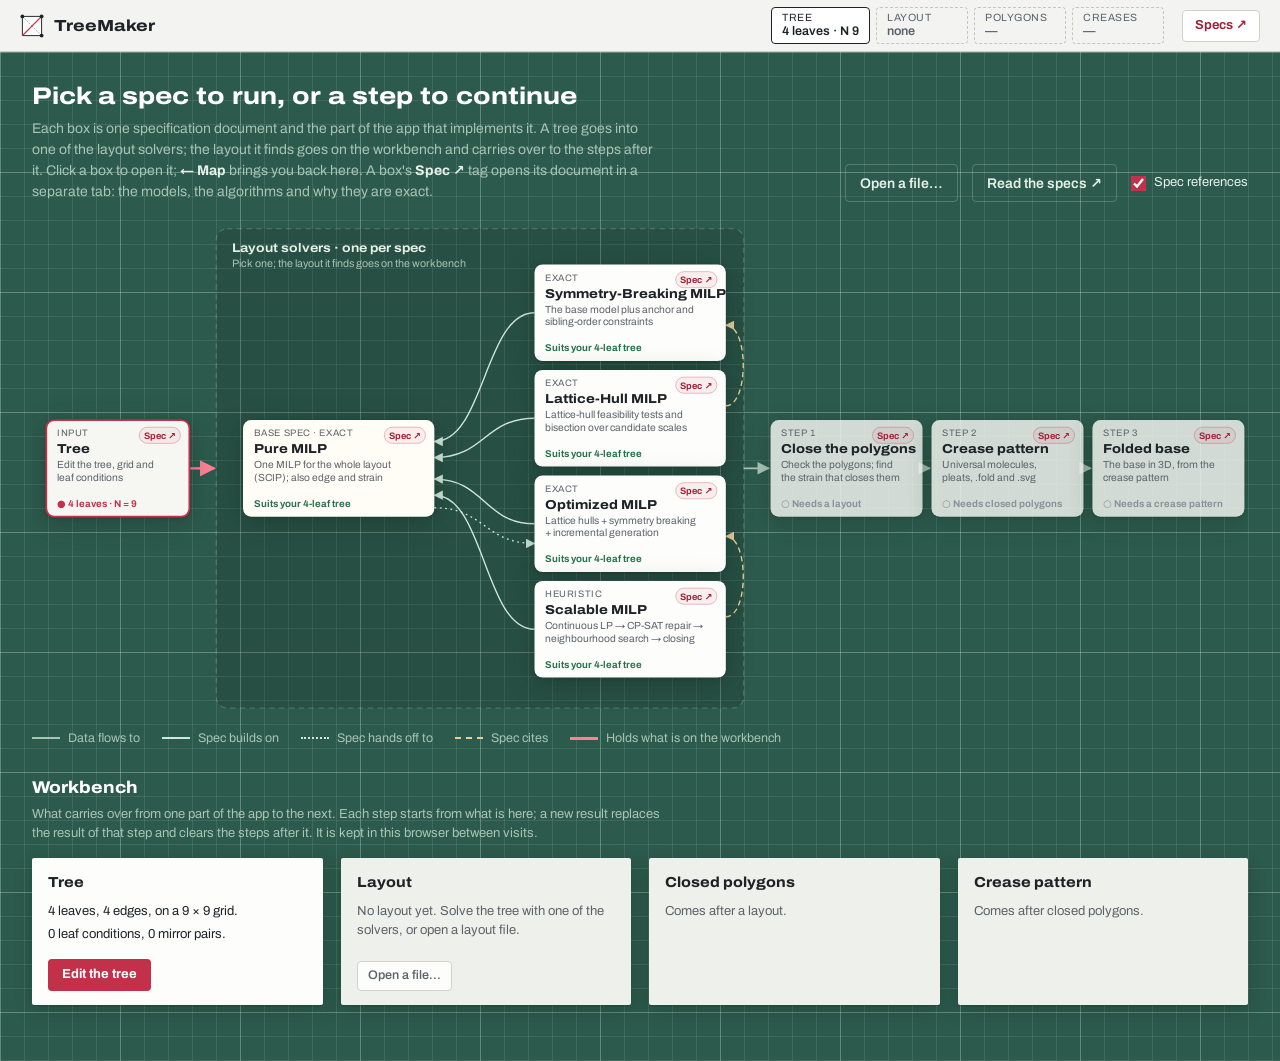
==== commit 70925ed9: "One entry point, docs in their own tab, bilateral centipedes - `dotnet run` at the repository root r" ====
--- a/TreeMaker.Web/wwwroot/index.html
+++ b/TreeMaker.Web/wwwroot/index.html
@@ -7,7 +7,7 @@
   <link rel="preconnect" href="https://fonts.googleapis.com">
   <link rel="preconnect" href="https://fonts.gstatic.com" crossorigin>
   <link rel="stylesheet" href="https://fonts.googleapis.com/css2?family=Archivo:wdth,wght@62..125,400..800&display=swap">
-  <link rel="stylesheet" href="styles.css?v=20261101b">
+  <link rel="stylesheet" href="styles.css?v=20261101c">
 </head>
 <body data-view="map">
   <!-- ───────────── Top bar: the way back to the map, where you are, and the workbench ───────────── -->
@@ -26,10 +26,10 @@
     <nav class="crumbs" aria-label="Where you are">
       <a id="backToMap" class="back" href="#/">← Map</a>
       <span id="crumbNode" class="crumb-node"></span>
-      <a id="crumbSpec" class="spec-link" hidden>Spec</a>
+      <a id="crumbSpec" class="spec-link" target="treemaker-specs" hidden>Spec ↗</a>
     </nav>
     <div id="shelf" class="shelf" role="group" aria-label="Workbench: what carries over between steps"></div>
-    <button id="specsButton" type="button" class="specs-button" title="The specification documents, packaged with the app">Specs</button>
+    <a id="specsButton" class="specs-button" href="docs.html#/" target="treemaker-specs" title="The specification documents, in their own tab">Specs ↗</a>
   </header>
 
   <!-- ───────────── The map: every spec and step; pick one ───────────── -->
@@ -37,11 +37,11 @@
     <div class="map-head">
       <div>
         <h1>Pick a spec to run, or a step to continue</h1>
-        <p>Each box is one specification document and the part of the app that implements it. A tree goes into one of the layout solvers; the layout it finds goes on the workbench and carries over to the steps after it. Click a box to open it; <b>← Map</b> brings you back here. A box's <b>Spec</b> tag opens its document beside the app: the models, the algorithms and why they are exact.</p>
+        <p>Each box is one specification document and the part of the app that implements it. A tree goes into one of the layout solvers; the layout it finds goes on the workbench and carries over to the steps after it. Click a box to open it; <b>← Map</b> brings you back here. A box's <b>Spec ↗</b> tag opens its document in a separate tab: the models, the algorithms and why they are exact.</p>
       </div>
       <div class="map-tools">
         <button id="mapOpen" type="button" class="on-mat">Open a file…</button>
-        <a id="mapSpecs" class="on-mat button-like" href="#/?read=">Read the specs</a>
+        <a id="mapSpecs" class="on-mat button-like" href="docs.html#/" target="treemaker-specs">Read the specs ↗</a>
         <label class="check on-mat-check"><input id="showRefs" type="checkbox" checked> Spec references</label>
       </div>
     </div>
@@ -461,31 +461,17 @@
     </main>
   </div>
 
-  <!-- ───────────── The specs, packaged with the app (specs.js) ───────────── -->
-  <aside id="reader" class="reader" hidden aria-label="Specification reader">
-    <div class="reader-bar">
-      <button id="readerList" type="button" class="reader-btn" title="All the specs">☰ Specs</button>
-      <div class="reader-heads">
-        <div id="readerTitle" class="reader-title"></div>
-        <div id="readerMeta" class="reader-meta"></div>
-      </div>
-      <button id="readerClose" type="button" class="reader-btn close" title="Close (Esc)">✕</button>
-    </div>
-    <details id="readerToc" class="reader-toc" hidden><summary>Contents</summary></details>
-    <div id="readerBody" class="reader-body"></div>
-  </aside>
-
   <input id="fileInput" type="file" accept=".json,application/json" hidden>
 
-  <script src="nodes.js?v=20261101b"></script>
-  <script src="workbench.js?v=20261101b"></script>
-  <script src="tree-editor.js?v=20261101b"></script>
-  <script src="polygons.js?v=20261101b"></script>
-  <script src="folded.js?v=20261101b"></script>
-  <script src="files.js?v=20261101b"></script>
-  <script src="solvers.js?v=20261101b"></script>
-  <script src="map.js?v=20261101b"></script>
-  <script src="specs.js?v=20261101b"></script>
-  <script src="app.js?v=20261101b"></script>
+  <script src="nodes.js?v=20261101c"></script>
+  <script src="workbench.js?v=20261101c"></script>
+  <script src="tree-editor.js?v=20261101c"></script>
+  <script src="polygons.js?v=20261101c"></script>
+  <script src="folded.js?v=20261101c"></script>
+  <script src="files.js?v=20261101c"></script>
+  <script src="solvers.js?v=20261101c"></script>
+  <script src="map.js?v=20261101c"></script>
+  <script src="specs.js?v=20261101c"></script>
+  <script src="app.js?v=20261101c"></script>
 </body>
 </html>
--- a/TreeMaker.Web/wwwroot/styles.css
+++ b/TreeMaker.Web/wwwroot/styles.css
@@ -902,30 +902,21 @@
 .toggle.locked input { cursor: default; }
 #preset { max-width: 210px; }
 
-/* ───────────── The specs, packaged: a reader beside the app (specs.js) ───────────── */
-:root { --reader-w: clamp(440px, 44vw, 780px); }
+/* ───────────── The specs, in their own tab (docs.html, specs.js) ───────────── */
 .specs-button {
+  display: inline-flex; align-items: center;
   height: 32px; padding: 0 12px; border-radius: 4px; border: 1px solid #cfd3cc; background: var(--field);
-  color: var(--beni-deep); font-weight: 650; font-size: 13px; white-space: nowrap;
+  color: var(--beni-deep); font-weight: 650; font-size: 13px; white-space: nowrap; text-decoration: none;
 }
 .specs-button:hover { border-color: var(--beni); }
-body[data-reading="on"] .specs-button { background: var(--beni-wash); border-color: var(--beni); }
 a.button-like {
   display: inline-flex; align-items: center; height: 38px; padding: 0 14px; border-radius: 4px;
   border: 1px solid var(--mat-line-strong); color: var(--mat-ink); font-weight: 600; text-decoration: none; font-size: 14px;
 }
 a.button-like:hover { border-color: var(--mat-ink); }
 
-/* The app moves over so the doc and the part of the app that implements it sit side by side. */
-body[data-reading="on"] #mapView,
-body[data-reading="on"] #workView { margin-right: var(--reader-w); }
-
-.reader {
-  position: fixed; top: var(--topbar); right: 0; bottom: 0; z-index: 15;
-  width: var(--reader-w);
-  display: flex; flex-direction: column;
-  background: var(--paper); color: var(--ink);
-  border-left: 1px solid #c9cdc6; box-shadow: -8px 0 24px rgba(10, 30, 22, .12);
+body[data-page="docs"] {
+  background: var(--paper);
   /* Colours the figures use (named as in the docs they were drawn for). */
   --cds-text-primary: var(--ink);
   --cds-text-secondary: var(--ink-soft);
@@ -940,10 +931,20 @@
   --cds-chart-status-warning: #b7791f;
   --cds-chart-status-critical: var(--bad);
 }
-.reader[hidden] { display: none; }
-.reader-bar {
-  display: flex; align-items: center; gap: 10px; padding: 10px 14px;
-  border-bottom: 1px solid var(--rule); background: var(--panel);
+body[data-page="docs"] .topbar { gap: 22px; }
+.docs-page { display: grid; grid-template-columns: 280px minmax(0, 1fr); height: calc(100vh - var(--topbar)); }
+.docs-side { border-right: 1px solid var(--rule); background: var(--panel); overflow-y: auto; padding: 14px 16px 40px; font-size: 13px; }
+.docs-side h2 { font-size: 11px; text-transform: uppercase; letter-spacing: .07em; color: var(--ink-soft); margin: 14px 0 6px; }
+.docs-side .reader-btn { margin-bottom: 4px; }
+.spec-nav ol { list-style: none; margin: 0; padding: 0; }
+.spec-nav li { margin: 1px 0; }
+.spec-nav a { display: block; padding: 4px 8px; border-radius: 4px; color: var(--ink); text-decoration: none; font-weight: 600; }
+.spec-nav a:hover { background: var(--field); }
+.spec-nav a[aria-current="page"] { background: var(--field); color: var(--beni-deep); box-shadow: inset 3px 0 0 var(--beni); }
+@media (max-width: 860px) {
+  .docs-page { grid-template-columns: 1fr; height: auto; }
+  .docs-side { border-right: 0; border-bottom: 1px solid var(--rule); }
+  body[data-page="docs"] .reader-body { height: auto; overflow: visible; }
 }
 .reader-heads { flex: 1; min-width: 0; }
 .reader-title { font-weight: 720; font-size: 14.5px; white-space: nowrap; overflow: hidden; text-overflow: ellipsis; }
@@ -955,18 +956,16 @@
 }
 .reader-btn:hover { border-color: var(--ink); }
 .reader-btn[hidden] { display: none; }
-.reader-btn.close { width: 30px; justify-content: center; padding: 0; }
-.reader-toc { border-bottom: 1px solid var(--rule); padding: 6px 18px; font-size: 13px; background: var(--paper); }
-.reader-toc summary { cursor: pointer; font-weight: 650; color: var(--ink-soft); }
-.reader-toc ol { list-style: none; margin: 6px 0 4px; padding: 0; max-height: 40vh; overflow: auto; columns: 2; column-gap: 20px; }
-.reader-toc li { break-inside: avoid; padding: 1px 0; }
-.reader-toc li.toc-3 { padding-left: 14px; font-size: 12.5px; }
+.reader-toc[hidden] { display: none; }
+.reader-toc ol { list-style: none; margin: 0; padding: 0; }
+.reader-toc li { padding: 2px 0 2px 8px; line-height: 1.35; }
+.reader-toc li.toc-3 { padding-left: 22px; font-size: 12.5px; }
 .reader-toc a { color: var(--ink); text-decoration: none; }
 .reader-toc a:hover { color: var(--beni-deep); text-decoration: underline; }
-.reader-body { flex: 1; overflow-y: auto; padding: 20px 28px 80px; font-size: 15px; line-height: 1.6; }
+.reader-body { height: 100%; overflow-y: auto; padding: 24px 40px 100px; font-size: 15.5px; line-height: 1.62; }
 .reader-error { color: var(--bad); }
 
-.spec-doc { max-width: 720px; margin: 0 auto; }
+.spec-doc { max-width: 760px; margin: 0 auto; }
 .spec-doc h1, .spec-list h1 { font-size: 24px; line-height: 1.25; margin: 4px 0 6px; font-weight: 760; font-stretch: 112%; }
 .spec-doc h2 { font-size: 19px; margin: 30px 0 8px; padding-top: 10px; border-top: 1px solid var(--rule); }
 .spec-doc h3 { font-size: 16px; margin: 22px 0 6px; }
@@ -1020,9 +1019,3 @@
 .small { font-size: 12px; }
 .node-spec a.xref { color: inherit; text-decoration: none; border-bottom: 1px dotted currentColor; }
 .ref { cursor: pointer; } .ref:hover { color: var(--beni-deep); text-decoration: underline dotted; }
-/* Beside a part of the app, the reader takes less room and the app's columns tighten to fit. */
-body[data-reading="on"][data-view="work"] { --reader-w: clamp(400px, 34vw, 620px); }
-body[data-reading="on"] .app { grid-template-columns: minmax(360px, 30vw) minmax(0, 1fr); }
-body[data-reading="on"] .stage-area { grid-template-columns: 1fr; }
-body[data-reading="on"] .readout { position: static; }
-body[data-reading="on"] .tables { grid-template-columns: 1fr; }
